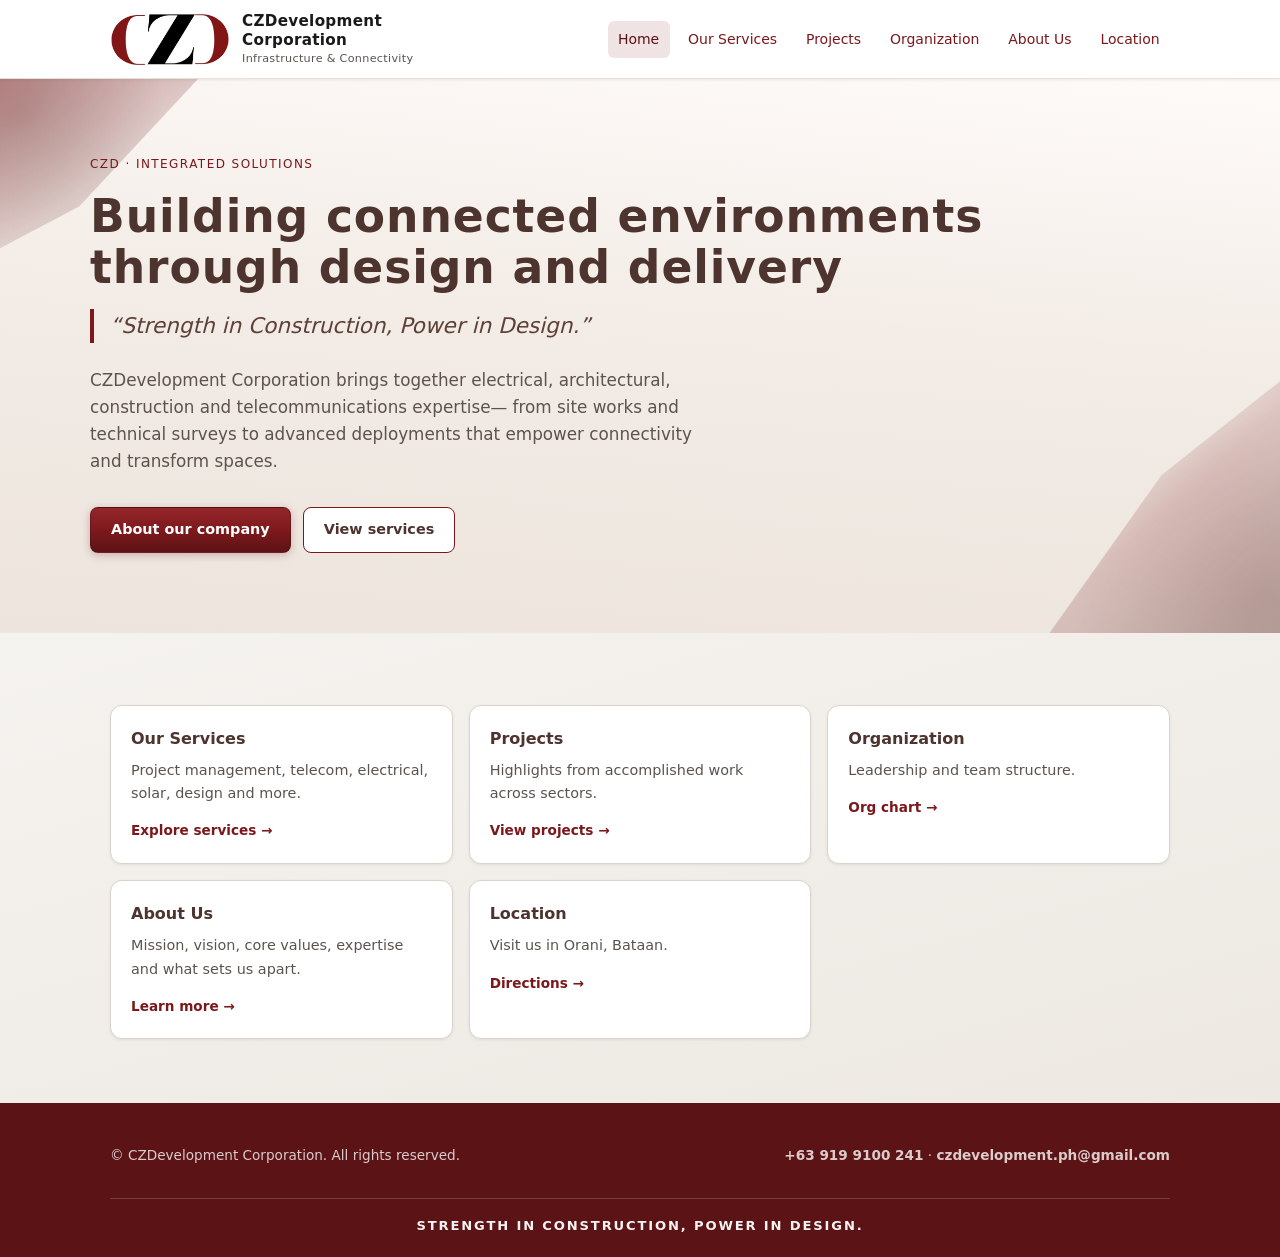
==== index.html @ 8687099c "Add files via upload" ====
<!DOCTYPE html>
<html lang="en">
<head>
  <meta charset="UTF-8" />
  <meta name="viewport" content="width=device-width, initial-scale=1" />
  <meta name="description" content="CZDevelopment Corporation — Strength in Construction, Power in Design. Electrical, architectural, construction and telecommunications." />
  <meta name="theme-color" content="#5c1316" />
  <title>CZDevelopment Corporation</title>
  <link rel="stylesheet" href="css/styles.css?v=home-classic-inner-construction" />
</head>
<body>
  <header class="site-header">
    <div class="header-inner">
      <a href="index.html" class="logo-link" aria-label="CZDevelopment Corporation home">
        <img class="logo-img" src="assets/czd-logo.png" width="200" height="60" alt="CZD" decoding="async" />
        <div class="site-title">CZDevelopment Corporation<span>Infrastructure &amp; Connectivity</span></div>
      </a>
      <button type="button" class="nav-toggle" aria-expanded="false" aria-controls="primary-nav" aria-label="Open menu">Menu</button>
      <nav class="main-nav" id="primary-nav" aria-label="Primary">
        <ul>
          <li><a href="index.html" class="active">Home</a></li>
          <li><a href="services.html">Our Services</a></li>
          <li><a href="projects.html">Projects</a></li>
          <li><a href="organization.html">Organization</a></li>
          <li><a href="about.html">About Us</a></li>
          <li><a href="location.html">Location</a></li>
        </ul>
      </nav>
    </div>
  </header>

  <main>
    <section class="hero">
      <div class="hero-geo hero-geo--tl" aria-hidden="true"></div>
      <div class="hero-geo hero-geo--br" aria-hidden="true"></div>
      <div class="hero-inner">
        <p class="hero-badge">CZD · Integrated solutions</p>
        <h1>Building connected environments through design and delivery</h1>
        <p class="hero-motto">“Strength in Construction, Power in Design.”</p>
        <p class="hero-lead">
          CZDevelopment Corporation brings together electrical, architectural, construction and telecommunications expertise—
          from site works and technical surveys to advanced deployments that empower connectivity and transform spaces.
        </p>
        <div class="hero-actions">
          <a class="btn btn-primary" href="about.html">About our company</a>
          <a class="btn btn-ghost" href="services.html">View services</a>
        </div>
      </div>
    </section>

    <div class="page-wrap">
      <div class="home-cards">
        <article class="home-card">
          <h2>Our Services</h2>
          <p>Project management, telecom, electrical, solar, design and more.</p>
          <a class="more" href="services.html">Explore services →</a>
        </article>
        <article class="home-card">
          <h2>Projects</h2>
          <p>Highlights from accomplished work across sectors.</p>
          <a class="more" href="projects.html">View projects →</a>
        </article>
        <article class="home-card">
          <h2>Organization</h2>
          <p>Leadership and team structure.</p>
          <a class="more" href="organization.html">Org chart →</a>
        </article>
        <article class="home-card">
          <h2>About Us</h2>
          <p>Mission, vision, core values, expertise and what sets us apart.</p>
          <a class="more" href="about.html">Learn more →</a>
        </article>
        <article class="home-card">
          <h2>Location</h2>
          <p>Visit us in Orani, Bataan.</p>
          <a class="more" href="location.html">Directions →</a>
        </article>
      </div>
    </div>
  </main>

  <footer class="site-footer">
    <div class="footer-inner">
      <p>© CZDevelopment Corporation. All rights reserved.</p>
      <p class="footer-contact">
        <strong>+63 919 9100 241</strong>
        ·
        <strong>czdevelopment.ph@gmail.com</strong>
      </p>
      <p class="footer-motto">Strength in Construction, Power in Design.</p>
    </div>
  </footer>
  <script src="js/main.js"></script>
</body>
</html>
---- css/styles.css ----
/* CZ Development Corporation — cover palette: burgundy, chocolate brown, off-white, architectural watermark */
:root {
  --burgundy: #7b181b;
  --burgundy-deep: #5c1316;
  --burgundy-mid: #94262a;
  --heading-brown: #4e342e;
  --brown-shade: #5d4037;
  --brand: var(--burgundy);
  --brand-deep: var(--burgundy-deep);
  --bg: #f5f3ef;
  --bg-elevated: #ffffff;
  --surface: #efeae5;
  --text: #1a1a1a;
  --text-muted: #5c534d;
  --accent: var(--burgundy);
  --accent-soft: rgba(123, 24, 27, 0.12);
  --accent-border: rgba(123, 24, 27, 0.38);
  --border: #dcd4cc;
  --link: #7b181b;
  --header-bg: rgba(255, 255, 255, 0.97);
  --header-border: #e8e0d8;
  --footer-bg: #5c1316;
  --footer-text: #ffffff;
  --footer-muted: rgba(255, 255, 255, 0.78);
  --shadow-sm: 0 1px 3px rgba(44, 28, 22, 0.08);
  --shadow-warm: 0 4px 18px rgba(123, 24, 27, 0.14);
  --font: "Segoe UI", system-ui, -apple-system, sans-serif;
  --narrow: 720px;
  --wide: 1100px;
  /* Home hero only: original light architectural photo (not used on inner tabs) */
  --hero-photo: url("https://images.unsplash.com/photo-1486325212027-8081e485255e?auto=format&fit=crop&w=1920&q=75");
  /* Inner pages (not Home): construction-yard imagery — same local asset layered twice with offsets */
  --inner-bg-layer-a: url("../assets/inner-bg-construction.jpg");
  --inner-bg-layer-b: url("../assets/inner-bg-construction.jpg");
}

*,
*::before,
*::after {
  box-sizing: border-box;
}

.visually-hidden {
  position: absolute;
  width: 1px;
  height: 1px;
  padding: 0;
  margin: -1px;
  overflow: hidden;
  clip: rect(0, 0, 0, 0);
  white-space: nowrap;
  border: 0;
}

html {
  scroll-behavior: smooth;
}

body {
  margin: 0;
  font-family: var(--font);
  background: linear-gradient(165deg, #faf8f5 0%, var(--bg) 40%, #ebe6df 100%);
  /* Prefer scroll when viewing via file:/// so backgrounds paint reliably */
  background-attachment: scroll;
  color: var(--text);
  line-height: 1.6;
  min-height: 100vh;
  display: flex;
  flex-direction: column;
}

/* Inner nav pages (not Home): construction-site backdrop — frosted content column */
body.page-arch-bg {
  background-color: #f4efe8;
  background-image: linear-gradient(
      165deg,
      rgba(255, 254, 252, 0.52) 0%,
      rgba(253, 249, 243, 0.45) 42%,
      rgba(250, 244, 236, 0.55) 100%
    ),
    radial-gradient(ellipse 115% 88% at 68% 12%, rgba(255, 255, 255, 0.42) 0%, transparent 60%),
    linear-gradient(180deg, rgba(252, 247, 240, 0.35) 0%, rgba(249, 242, 232, 0.52) 100%),
    linear-gradient(118deg, rgba(252, 246, 238, 0.28) 0%, transparent 52%),
    var(--inner-bg-layer-a),
    var(--inner-bg-layer-b),
    repeating-linear-gradient(
      90deg,
      rgba(220, 212, 204, 0.06) 0,
      rgba(220, 212, 204, 0.06) 1px,
      transparent 1px,
      transparent 52px
    );
  background-size: auto, auto, auto, auto, cover, 135% auto, auto;
  background-position: center, center, center, center, center 38%, 72% 52%, center;
  background-repeat: no-repeat, no-repeat, no-repeat, no-repeat, no-repeat, no-repeat, repeat;
  background-attachment: scroll;
}

/* Projects page: match Our Services (inherit default inner background). */
body.projects-page {
  --inner-bg-layer-a: url("../assets/inner-bg-construction.jpg");
  --inner-bg-layer-b: url("../assets/inner-bg-construction.jpg");
}

/* Projects background: match Home hero styling (same overlay treatment). */
body.projects-hero-bg {
  background-color: #f4efe8;
  background-image:
    linear-gradient(
      185deg,
      rgba(255, 252, 250, 0.94) 0%,
      rgba(245, 238, 232, 0.82) 42%,
      rgba(236, 228, 220, 0.92) 100%
    ),
    linear-gradient(rgba(107, 48, 58, 0.07), rgba(78, 52, 46, 0.06)),
    var(--inner-bg-layer-a);
  background-size: cover;
  background-position: center 35%;
  background-repeat: no-repeat;
  background-attachment: scroll;
}

/* Organization page: swap only the imagery, keep inner-tab styling subtle/light. */
body.organization-page {
  --inner-bg-layer-a: url("../assets/org-bg-network.jpg");
  --inner-bg-layer-b: url("../assets/org-bg-network.jpg");
}

body.page-arch-bg main.page-wrap {
  background: rgba(255, 253, 250, 0.78);
  backdrop-filter: blur(10px);
  -webkit-backdrop-filter: blur(10px);
  border-radius: 16px;
  box-shadow: 0 8px 40px rgba(44, 28, 22, 0.07), inset 0 0 0 1px rgba(255, 255, 255, 0.65);
}

main {
  flex: 1;
}

a {
  color: var(--link);
  text-decoration: none;
}

a:hover {
  text-decoration: underline;
}

img {
  max-width: 100%;
  height: auto;
  display: block;
}

/* Header */
.site-header {
  position: sticky;
  top: 0;
  z-index: 100;
  background: var(--header-bg);
  backdrop-filter: blur(12px);
  border-bottom: 1px solid var(--header-border);
  box-shadow: var(--shadow-sm);
}

.header-inner {
  max-width: var(--wide);
  margin: 0 auto;
  padding: 0.75rem 1.25rem;
  display: flex;
  align-items: center;
  justify-content: space-between;
  gap: 1rem;
  flex-wrap: wrap;
}

.logo-link {
  display: flex;
  align-items: center;
  gap: 0.75rem;
  text-decoration: none;
  color: var(--text);
}

.logo-link:hover {
  text-decoration: none;
}

.logo-img {
  flex-shrink: 0;
  display: block;
  height: 52px;
  width: auto;
  max-width: min(200px, 48vw);
}

.site-title {
  font-size: 0.95rem;
  font-weight: 600;
  letter-spacing: 0.02em;
  max-width: 14rem;
  line-height: 1.25;
}

.site-title span {
  display: block;
  font-size: 0.7rem;
  font-weight: 400;
  color: var(--text-muted);
  margin-top: 0.15rem;
}

.nav-toggle {
  display: none;
  background: var(--surface);
  border: 1px solid var(--border);
  color: var(--brand);
  padding: 0.5rem 0.75rem;
  border-radius: 6px;
  cursor: pointer;
  font-size: 0.85rem;
}

.main-nav ul {
  list-style: none;
  margin: 0;
  padding: 0;
  display: flex;
  flex-wrap: wrap;
  gap: 0.25rem 0.5rem;
  align-items: center;
}

.main-nav a {
  display: block;
  padding: 0.45rem 0.65rem;
  border-radius: 6px;
  color: var(--brand);
  text-decoration: none;
  font-size: 0.875rem;
  transition: background 0.15s, color 0.15s;
}

.main-nav a:hover,
.main-nav a.active {
  color: var(--burgundy-deep);
  background: var(--accent-soft);
}

@media (max-width: 900px) {
  .nav-toggle {
    display: block;
  }

  .main-nav {
    width: 100%;
    display: none;
    order: 3;
  }

  .main-nav.open {
    display: block;
  }

  .main-nav ul {
    flex-direction: column;
    align-items: stretch;
    padding: 0.5rem 0;
  }
}

/* Hero & sections — cover-style watermark + geometric accents */
.hero {
  position: relative;
  padding: 4rem 1.25rem 5rem;
  overflow: hidden;
}

.hero::before {
  content: "";
  position: absolute;
  inset: 0;
  z-index: 0;
  background-image:
    linear-gradient(
      185deg,
      rgba(255, 252, 250, 0.94) 0%,
      rgba(245, 238, 232, 0.82) 42%,
      rgba(236, 228, 220, 0.92) 100%
    ),
    linear-gradient(rgba(107, 48, 58, 0.07), rgba(78, 52, 46, 0.06)),
    var(--hero-photo);
  background-size: cover;
  background-position: center 35%;
  pointer-events: none;
}

.hero-inner {
  position: relative;
  z-index: 2;
  max-width: var(--wide);
  margin: 0 auto;
}

/* Isometric-style corner accents (cover cubes / triangles) */
.hero-geo {
  position: absolute;
  pointer-events: none;
  z-index: 1;
}

.hero-geo--tl {
  top: -12px;
  left: -12px;
  width: min(52vw, 240px);
  height: min(52vw, 240px);
  opacity: 0.88;
  background:
    linear-gradient(148deg, rgba(123, 24, 27, 0.55) 0%, rgba(92, 19, 22, 0.12) 52%, transparent 72%),
    radial-gradient(ellipse 95% 90% at 12% 18%, rgba(78, 52, 46, 0.28) 0%, transparent 65%);
  clip-path: polygon(0 0, 92% 0, 38% 58%, 0 78%);
}

.hero-geo--br {
  bottom: -16px;
  right: -16px;
  width: min(58vw, 280px);
  height: min(58vw, 280px);
  opacity: 0.82;
  background:
    linear-gradient(-42deg, rgba(78, 52, 46, 0.42) 0%, rgba(123, 24, 27, 0.22) 48%, transparent 68%),
    radial-gradient(ellipse 100% 100% at 88% 82%, rgba(123, 24, 27, 0.2) 0%, transparent 68%);
  clip-path: polygon(100% 0, 100% 100%, 8% 100%, 52% 38%);
}

.hero-badge {
  display: inline-block;
  font-size: 0.75rem;
  letter-spacing: 0.12em;
  text-transform: uppercase;
  color: var(--burgundy);
  margin-bottom: 1rem;
}

.hero h1 {
  font-size: clamp(1.75rem, 4vw, 2.85rem);
  font-weight: 800;
  margin: 0 0 1rem;
  letter-spacing: 0.02em;
  line-height: 1.12;
  color: var(--heading-brown);
}

.hero-motto {
  font-size: clamp(1.1rem, 2.5vw, 1.35rem);
  color: var(--brown-shade);
  font-style: italic;
  margin: 0 0 1.5rem;
  border-left: 4px solid var(--burgundy);
  padding-left: 1rem;
}

.hero-lead {
  font-size: 1.05rem;
  color: var(--text-muted);
  max-width: 38rem;
  margin: 0 0 2rem;
}

.hero-actions {
  display: flex;
  flex-wrap: wrap;
  gap: 0.75rem;
}

.btn {
  display: inline-flex;
  align-items: center;
  justify-content: center;
  padding: 0.65rem 1.25rem;
  border-radius: 8px;
  font-size: 0.9rem;
  font-weight: 600;
  text-decoration: none;
  border: 1px solid transparent;
  cursor: pointer;
  transition: transform 0.1s, background 0.15s;
}

.btn:hover {
  text-decoration: none;
  transform: translateY(-1px);
}

.btn-primary {
  background: linear-gradient(180deg, var(--burgundy-mid) 0%, var(--burgundy) 55%, var(--burgundy-deep) 100%);
  color: #ffffff;
  border-color: rgba(55, 15, 25, 0.35);
  box-shadow: 0 2px 8px rgba(123, 24, 27, 0.28);
}

.btn-primary:hover {
  filter: brightness(1.06);
}

.btn-ghost {
  background: var(--bg-elevated);
  border-color: var(--burgundy);
  color: var(--heading-brown);
}

.btn-ghost:hover {
  background: var(--surface);
  border-color: var(--heading-brown);
  color: var(--brown-shade);
}

/* Content layout */
.page-wrap {
  max-width: var(--wide);
  margin: 0 auto;
  padding: 2.5rem 1.25rem 4rem;
}

.page-head {
  margin-bottom: 2rem;
}

.page-head h1 {
  font-size: clamp(1.5rem, 3vw, 2rem);
  margin: 0 0 0.5rem;
  color: var(--heading-brown);
  font-weight: 800;
}

.page-head p.lead {
  color: var(--text-muted);
  margin: 0;
  max-width: 42rem;
}

.section-block {
  margin-bottom: 2.75rem;
}

.section-block h2 {
  font-size: 1.15rem;
  color: var(--heading-brown);
  margin: 0 0 0.75rem;
  font-weight: 700;
  letter-spacing: 0.02em;
}

.section-block h3 {
  font-size: 1rem;
  margin: 1.25rem 0 0.5rem;
  color: var(--text);
}

.section-block p {
  margin: 0 0 1rem;
  color: var(--text-muted);
}

/* About Us — teamwork photography strip */
.about-team-section__intro {
  margin-bottom: 1.35rem;
}

.about-team-section__intro h2 {
  margin: 0 0 0.5rem;
}

.about-team-section__lead {
  margin: 0;
  max-width: 46rem;
  font-size: 0.95rem;
  line-height: 1.65;
  color: var(--text-muted);
}

.about-team-gallery {
  display: grid;
  grid-template-columns: repeat(auto-fit, minmax(min(100%, 280px), 1fr));
  gap: 1.35rem;
  align-items: start;
}

.about-team-card {
  margin: 0;
  display: flex;
  flex-direction: column;
}

.about-team-card__media {
  position: relative;
  border-radius: 12px;
  overflow: hidden;
  border: 1px solid var(--border);
  box-shadow: var(--shadow-warm);
  aspect-ratio: 4 / 3;
  background: var(--surface);
}

.about-team-card__media img {
  width: 100%;
  height: 100%;
  object-fit: cover;
  object-position: center;
  display: block;
}

.about-team-card__caption {
  margin: 0.65rem 0 0;
  font-size: 0.8125rem;
  line-height: 1.55;
  color: var(--text-muted);
  letter-spacing: 0.01em;
}

/* About Us page — editorial layout & corporate tone */
body.about-page .page-wrap {
  padding-bottom: 4.5rem;
}

body.about-page .about-page-head {
  padding-bottom: 2rem;
  margin-bottom: 2.25rem;
  border-bottom: 1px solid var(--header-border);
}

body.about-page .about-page-head h1 {
  font-size: clamp(1.6rem, 3.5vw, 2.05rem);
  letter-spacing: -0.02em;
  margin-bottom: 0.65rem;
}

body.about-page .about-page__lead {
  font-size: 1.05rem;
  line-height: 1.65;
}

body.about-page .about-section-title {
  margin: 0 0 1rem;
  padding-bottom: 0.5rem;
  border-bottom: 2px solid rgba(123, 24, 27, 0.12);
  font-size: 1rem;
  font-weight: 700;
  letter-spacing: 0.06em;
  text-transform: uppercase;
  color: var(--heading-brown);
}

body.about-page .about-prose p {
  max-width: 44rem;
  font-size: 0.9625rem;
  line-height: 1.7;
}

body.about-page .about-prose--last {
  margin-bottom: 2rem;
}

body.about-page .about-mvv {
  margin-bottom: 3rem;
}

body.about-page .about-mvv__grid {
  display: grid;
  grid-template-columns: repeat(auto-fit, minmax(min(100%, 300px), 1fr));
  gap: 1.35rem;
  align-items: stretch;
}

body.about-page .about-mvv-card {
  margin: 0;
  padding: 1.5rem 1.55rem;
  background: var(--bg-elevated);
  border: 1px solid var(--border);
  border-radius: 12px;
  box-shadow: var(--shadow-sm);
  border-top: 3px solid var(--burgundy-deep);
}

body.about-page .about-mvv-card__label {
  margin: 0 0 1rem;
  font-size: 0.74rem;
  font-weight: 800;
  letter-spacing: 0.12em;
  text-transform: uppercase;
  color: var(--burgundy-deep);
}

body.about-page .about-mvv-card__summary {
  margin: 0 0 1rem;
  font-size: 0.9375rem;
  line-height: 1.65;
  color: var(--text-muted);
}

body.about-page .about-mvv-card__quote {
  margin: 0;
  padding: 0;
  border: 0;
  font-style: normal;
}

body.about-page .about-mvv-card__quote p {
  margin: 0;
  font-size: 0.9625rem;
  line-height: 1.65;
  font-weight: 500;
  color: var(--text);
}

body.about-page .about-mvv-card__quote--secondary {
  margin-top: 1rem;
  padding-top: 1rem;
  border-top: 1px solid var(--border);
}

body.about-page .about-mvv-card__quote--secondary p {
  font-size: 0.9375rem;
  color: var(--text-muted);
  font-weight: 500;
}

body.about-page .about-values-intro {
  margin: -0.25rem 0 1.25rem;
  max-width: none;
  font-size: 0.9rem;
  line-height: 1.6;
  color: var(--text-muted);
}

body.about-page .about-values-grid {
  gap: 1.15rem;
}

body.about-page .about-value-card {
  padding-top: 1.35rem;
  border-radius: 12px;
  box-shadow: 0 2px 10px rgba(44, 28, 22, 0.06);
}

body.about-page .about-value-card__name {
  margin: 0 0 0.6rem;
  font-size: 0.88rem;
  font-weight: 700;
  letter-spacing: 0.03em;
  color: var(--burgundy-deep);
}

body.about-page .about-value-card p {
  margin: 0;
  font-size: 0.875rem;
  line-height: 1.62;
}

body.about-page .about-contact-panel {
  margin-top: 0.25rem;
  padding: 1.35rem 1.5rem;
  background: linear-gradient(165deg, #ffffff 0%, var(--surface) 45%, rgba(239, 234, 229, 0.85) 100%);
  border: 1px solid var(--border);
  border-left: 4px solid var(--burgundy);
  border-radius: 12px;
  box-shadow: var(--shadow-sm);
}

body.about-page .about-contact-panel__text {
  margin: 0;
  font-size: 0.9125rem;
  line-height: 1.65;
  color: var(--text-muted);
}

body.about-page .about-contact-panel__strong {
  display: block;
  margin-bottom: 0.35rem;
  font-size: 0.74rem;
  font-weight: 800;
  letter-spacing: 0.1em;
  text-transform: uppercase;
  color: var(--heading-brown);
}

body.about-page .about-contact-panel__detail-strong {
  font-weight: 700;
  color: var(--text);
}

.quote-box {
  background: linear-gradient(135deg, #ffffff 0%, var(--surface) 100%);
  border: 1px solid var(--border);
  border-left: 4px solid var(--burgundy);
  border-radius: 10px;
  padding: 1.25rem 1.5rem;
  margin: 1rem 0;
  font-size: 1.05rem;
  font-style: italic;
  color: var(--text);
  box-shadow: var(--shadow-sm);
}

.values-grid {
  display: grid;
  grid-template-columns: repeat(auto-fit, minmax(240px, 1fr));
  gap: 1rem;
}

.value-card {
  background: var(--bg-elevated);
  border: 1px solid var(--border);
  border-radius: 10px;
  padding: 1.25rem;
  box-shadow: var(--shadow-sm);
}

.value-card strong {
  color: var(--burgundy);
  display: block;
  margin-bottom: 0.5rem;
}

.services-grid {
  display: grid;
  grid-template-columns: repeat(auto-fill, minmax(200px, 1fr));
  gap: 0.75rem;
}

.service-item {
  background: var(--surface);
  border: 1px solid var(--border);
  border-radius: 8px;
  padding: 0.85rem 1rem;
  font-size: 0.9rem;
  display: flex;
  align-items: flex-start;
  gap: 0.5rem;
}

.service-item::before {
  content: "";
  width: 6px;
  height: 6px;
  border-radius: 50%;
  background: var(--burgundy);
  margin-top: 0.45rem;
  flex-shrink: 0;
}

/* Our Services — What we deliver (grouped capability pillars) */
.deliver-section__header {
  margin-bottom: 1.75rem;
}

.deliver-section__intro {
  margin: 0.65rem 0 0;
  max-width: 46rem;
  font-size: 0.95rem;
  line-height: 1.65;
  color: var(--text-muted);
}

.deliver-pillars {
  display: grid;
  grid-template-columns: repeat(auto-fill, minmax(272px, 1fr));
  gap: 1.25rem;
  align-items: stretch;
}

.deliver-pillar {
  background: var(--bg-elevated);
  border: 1px solid var(--border);
  border-radius: 12px;
  padding: 1.35rem 1.4rem 1.25rem;
  box-shadow: var(--shadow-sm);
  display: flex;
  flex-direction: column;
  min-height: 100%;
}

.deliver-pillar--wide {
  grid-column: 1 / -1;
}

.deliver-pillar__title {
  margin: 0 0 1rem;
  padding-bottom: 0.75rem;
  border-bottom: 2px solid rgba(123, 24, 27, 0.14);
  font-size: 0.78rem;
  font-weight: 700;
  letter-spacing: 0.1em;
  text-transform: uppercase;
  color: var(--burgundy-deep);
  line-height: 1.35;
}

.deliver-pillar__list {
  list-style: none;
  margin: 0;
  padding: 0;
}

.deliver-pillar__list li {
  margin: 0;
  padding: 0.62rem 0;
  font-size: 0.9rem;
  line-height: 1.45;
  color: var(--text-muted);
  border-bottom: 1px solid rgba(220, 212, 204, 0.65);
}

/* Stack lists only: drop rule line after final row */
.deliver-pillar__list:not(.deliver-pillar__list--paired) > li:last-child {
  border-bottom: 0;
  padding-bottom: 0;
}

.deliver-pillar__list:not(.deliver-pillar__list--paired) > li:first-child {
  padding-top: 0;
}

.deliver-pillar__list--paired {
  display: grid;
  gap: 0.75rem 1.5rem;
}

/* Supporting trades: each row is its own tile — do not strip last item border (was clipping Landscaping card) */
.deliver-pillar__list--paired > li {
  border-bottom: 1px solid rgba(220, 212, 204, 0.65);
  padding: 0.75rem 0;
}

.deliver-pillar__list--paired > li:last-child {
  border-bottom: 1px solid rgba(220, 212, 204, 0.65);
  padding-bottom: 0.75rem;
}

@media (min-width: 520px) {
  .deliver-pillar__list--paired {
    grid-template-columns: repeat(2, minmax(0, 1fr));
  }

  .deliver-pillar__list--paired > li {
    margin: 0;
    padding: 0.85rem 1rem;
    border: 1px solid var(--border);
    border-radius: 8px;
    background: rgba(255, 255, 255, 0.55);
  }

  .deliver-pillar__list--paired > li:first-child,
  .deliver-pillar__list--paired > li:last-child {
    padding: 0.85rem 1rem;
    border-bottom: 1px solid var(--border);
  }
}

.location-card {
  background: var(--bg-elevated);
  border: 1px solid var(--border);
  border-radius: 12px;
  padding: 1.5rem;
  max-width: 28rem;
}

.location-card h2 {
  margin-top: 0;
  font-size: 1.1rem;
}

.map-embed {
  margin-top: 1.5rem;
  border-radius: 10px;
  overflow: hidden;
  border: 1px solid var(--border);
  aspect-ratio: 16 / 10;
  background: var(--surface);
}

.map-embed iframe {
  width: 100%;
  height: 100%;
  border: 0;
}

.map-location-note {
  font-size: 0.8125rem;
  color: var(--text-muted);
  margin: 0.75rem 0 0;
  line-height: 1.55;
  max-width: 52rem;
}

.placeholder-gallery {
  display: grid;
  grid-template-columns: repeat(auto-fill, minmax(160px, 1fr));
  gap: 1rem;
}

/* Projects — portfolio images from company profile */
.project-gallery {
  display: grid;
  grid-template-columns: repeat(auto-fill, minmax(min(100%, 200px), 1fr));
  gap: 1.1rem;
  margin-top: 0.5rem;
}

.project-item {
  margin: 0;
  background: var(--bg-elevated);
  border: 1px solid var(--border);
  border-radius: 10px;
  overflow: hidden;
  box-shadow: var(--shadow-sm);
}

.project-item img {
  display: block;
  width: 100%;
  height: auto;
  object-fit: contain;
  background: linear-gradient(180deg, #faf9f7 0%, var(--surface) 100%);
}

.project-item figcaption {
  padding: 0.55rem 0.65rem;
  font-size: 0.78rem;
  color: var(--text-muted);
  line-height: 1.35;
}

.placeholder-tile {
  aspect-ratio: 4 / 3;
  background: linear-gradient(145deg, #faf7f4 0%, var(--surface) 100%);
  border: 1px dashed var(--border);
  border-radius: 8px;
  display: flex;
  align-items: center;
  justify-content: center;
  text-align: center;
  padding: 0.75rem;
  font-size: 0.8rem;
  color: var(--text-muted);
}

/* Org chart */
.org-chart {
  display: flex;
  flex-direction: column;
  align-items: center;
  gap: 1rem;
}

.org-level {
  display: flex;
  flex-wrap: wrap;
  justify-content: center;
  gap: 0.75rem;
  width: 100%;
}

.org-node {
  background: var(--bg-elevated);
  border: 1px solid var(--border);
  border-radius: 10px;
  padding: 0.85rem 1.1rem;
  text-align: center;
  min-width: 10rem;
}

.org-node .name {
  font-weight: 600;
  font-size: 0.9rem;
}

.org-node .role {
  font-size: 0.75rem;
  color: var(--burgundy);
  margin-top: 0.25rem;
  text-transform: uppercase;
  letter-spacing: 0.06em;
}

.org-connector {
  width: 2px;
  height: 1rem;
  background: var(--border);
}

.org-group {
  background: var(--surface);
  border: 1px solid var(--border);
  border-radius: 10px;
  padding: 1rem;
  width: 100%;
  max-width: 900px;
}

.org-group h3 {
  margin: 0 0 0.75rem;
  font-size: 0.8rem;
  color: var(--text-muted);
  text-transform: uppercase;
  letter-spacing: 0.08em;
  text-align: center;
}

.org-group .org-level {
  margin-top: 0.5rem;
}

.multi-names {
  font-size: 0.85rem;
  color: var(--text-muted);
  line-height: 1.5;
}

/* Footer — deep burgundy band + motto (cover strip) */
.site-footer {
  border-top: none;
  padding: 0;
  margin-top: auto;
  background: var(--footer-bg);
}

.footer-inner {
  max-width: var(--wide);
  margin: 0 auto;
  padding: 1.75rem 1.25rem 1.35rem;
  display: flex;
  flex-wrap: wrap;
  gap: 0.75rem 1rem;
  justify-content: space-between;
  align-items: center;
  font-size: 0.85rem;
  color: var(--footer-muted);
}

.footer-contact a {
  color: var(--footer-text);
}

.footer-motto {
  flex-basis: 100%;
  width: 100%;
  order: 3;
  margin: 0.35rem 0 0;
  padding: 1rem 0 0;
  text-align: center;
  font-size: clamp(0.72rem, 1.8vw, 0.82rem);
  font-weight: 700;
  letter-spacing: 0.14em;
  text-transform: uppercase;
  color: rgba(255, 255, 255, 0.95);
  border-top: 1px solid rgba(255, 255, 255, 0.18);
}

.home-cards {
  display: grid;
  grid-template-columns: repeat(auto-fit, minmax(260px, 1fr));
  gap: 1rem;
  margin-top: 2rem;
}

.home-card {
  background: var(--bg-elevated);
  border: 1px solid var(--border);
  border-radius: 12px;
  padding: 1.25rem;
  transition: border-color 0.15s, box-shadow 0.15s;
  box-shadow: var(--shadow-sm);
}

.home-card:hover {
  border-color: var(--accent-border);
  box-shadow: var(--shadow-warm);
}

.home-card h2 {
  font-size: 1rem;
  margin: 0 0 0.5rem;
  color: var(--heading-brown);
}

.home-card p {
  font-size: 0.9rem;
  color: var(--text-muted);
  margin: 0 0 0.75rem;
}

.home-card .more {
  font-size: 0.85rem;
  font-weight: 600;
  color: var(--burgundy);
}
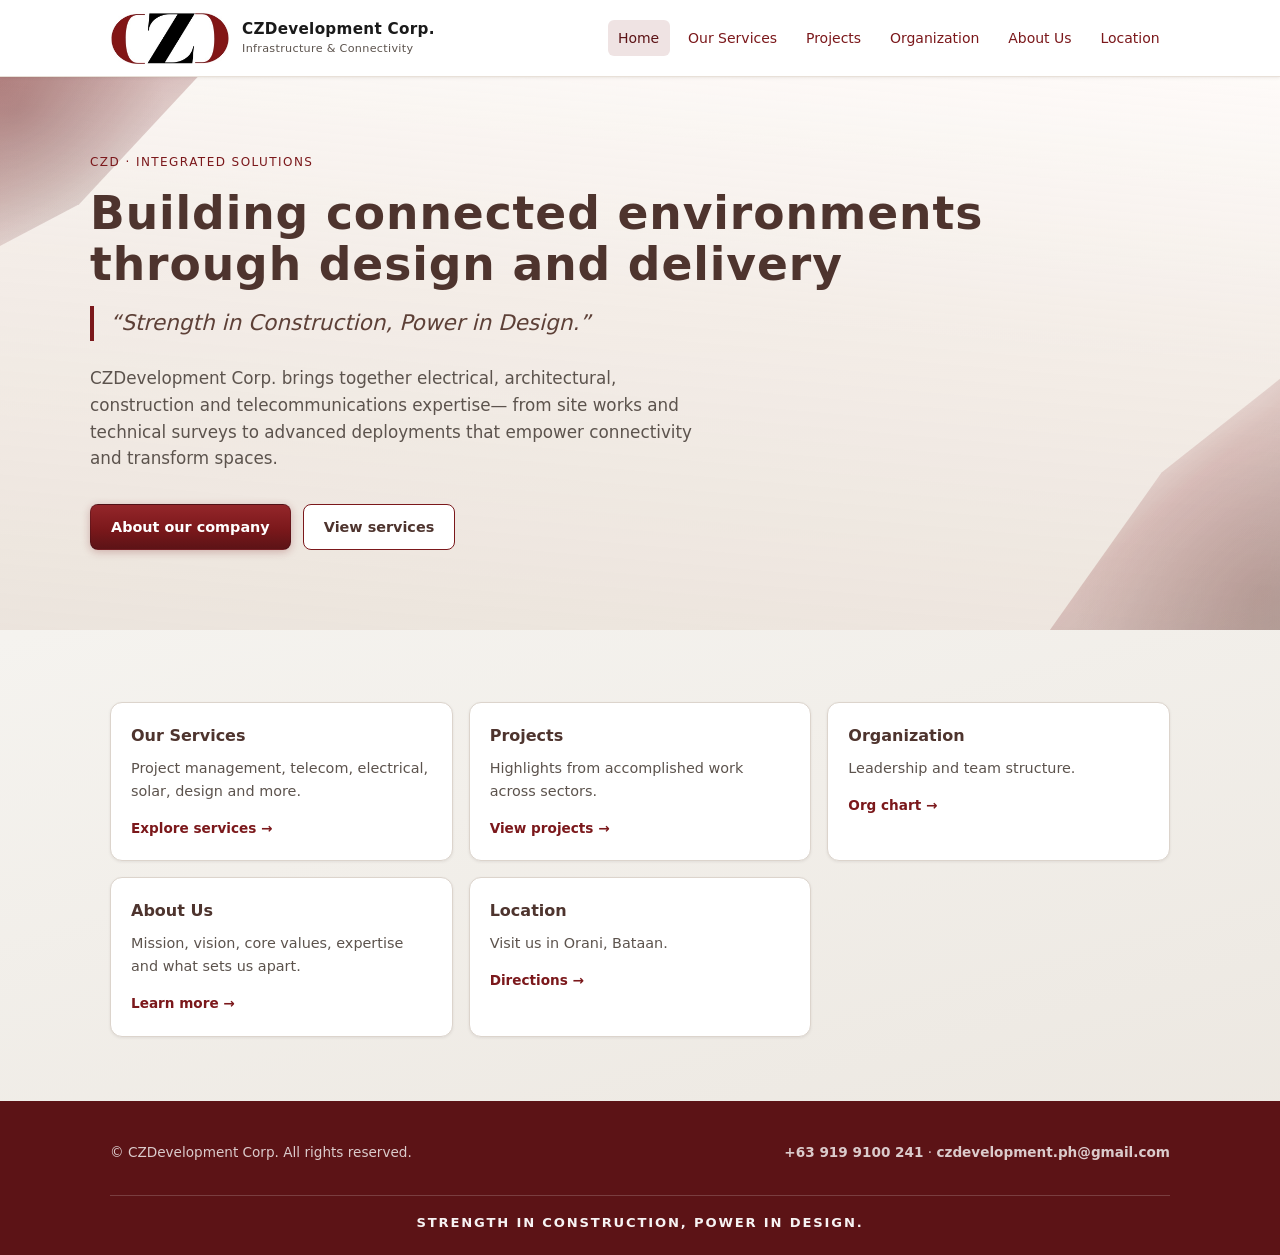
==== commit 9a750f07: "Add files via upload" ====
--- a/index.html
+++ b/index.html
@@ -3,17 +3,17 @@
 <head>
   <meta charset="UTF-8" />
   <meta name="viewport" content="width=device-width, initial-scale=1" />
-  <meta name="description" content="CZDevelopment Corporation — Strength in Construction, Power in Design. Electrical, architectural, construction and telecommunications." />
+  <meta name="description" content="CZDevelopment Corp. — Strength in Construction, Power in Design. Electrical, architectural, construction and telecommunications." />
   <meta name="theme-color" content="#5c1316" />
-  <title>CZDevelopment Corporation</title>
+  <title>CZDevelopment Corp.</title>
   <link rel="stylesheet" href="css/styles.css?v=home-classic-inner-construction" />
 </head>
 <body>
   <header class="site-header">
     <div class="header-inner">
-      <a href="index.html" class="logo-link" aria-label="CZDevelopment Corporation home">
+      <a href="index.html" class="logo-link" aria-label="CZDevelopment Corp. home">
         <img class="logo-img" src="assets/czd-logo.png" width="200" height="60" alt="CZD" decoding="async" />
-        <div class="site-title">CZDevelopment Corporation<span>Infrastructure &amp; Connectivity</span></div>
+        <div class="site-title">CZDevelopment Corp.<span>Infrastructure &amp; Connectivity</span></div>
       </a>
       <button type="button" class="nav-toggle" aria-expanded="false" aria-controls="primary-nav" aria-label="Open menu">Menu</button>
       <nav class="main-nav" id="primary-nav" aria-label="Primary">
@@ -38,7 +38,7 @@
         <h1>Building connected environments through design and delivery</h1>
         <p class="hero-motto">“Strength in Construction, Power in Design.”</p>
         <p class="hero-lead">
-          CZDevelopment Corporation brings together electrical, architectural, construction and telecommunications expertise—
+          CZDevelopment Corp. brings together electrical, architectural, construction and telecommunications expertise—
           from site works and technical surveys to advanced deployments that empower connectivity and transform spaces.
         </p>
         <div class="hero-actions">
@@ -81,7 +81,7 @@
 
   <footer class="site-footer">
     <div class="footer-inner">
-      <p>© CZDevelopment Corporation. All rights reserved.</p>
+      <p>© CZDevelopment Corp. All rights reserved.</p>
       <p class="footer-contact">
         <strong>+63 919 9100 241</strong>
         ·
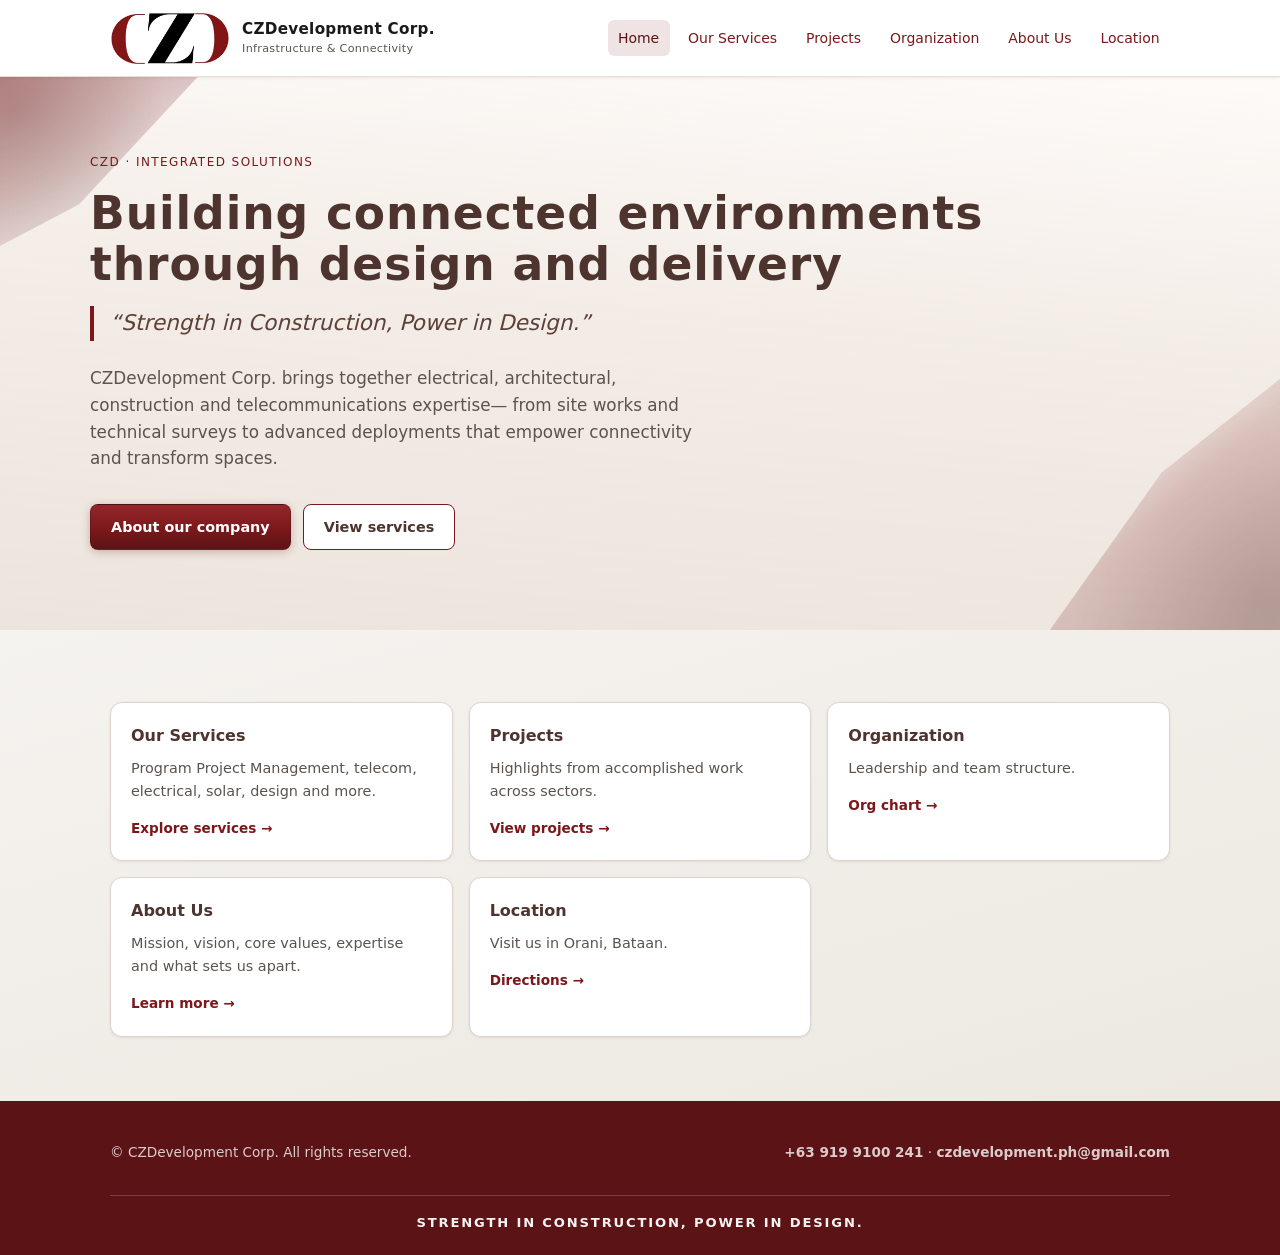
==== commit 2352a3f3: "Add files via upload" ====
--- a/index.html
+++ b/index.html
@@ -52,7 +52,7 @@
       <div class="home-cards">
         <article class="home-card">
           <h2>Our Services</h2>
-          <p>Project management, telecom, electrical, solar, design and more.</p>
+          <p>Program Project Management, telecom, electrical, solar, design and more.</p>
           <a class="more" href="services.html">Explore services →</a>
         </article>
         <article class="home-card">
--- a/css/styles.css
+++ b/css/styles.css
@@ -1,1098 +1,1232 @@
-/* CZ Development Corporation — cover palette: burgundy, chocolate brown, off-white, architectural watermark */
-:root {
-  --burgundy: #7b181b;
-  --burgundy-deep: #5c1316;
-  --burgundy-mid: #94262a;
-  --heading-brown: #4e342e;
-  --brown-shade: #5d4037;
-  --brand: var(--burgundy);
-  --brand-deep: var(--burgundy-deep);
-  --bg: #f5f3ef;
-  --bg-elevated: #ffffff;
-  --surface: #efeae5;
-  --text: #1a1a1a;
-  --text-muted: #5c534d;
-  --accent: var(--burgundy);
-  --accent-soft: rgba(123, 24, 27, 0.12);
-  --accent-border: rgba(123, 24, 27, 0.38);
-  --border: #dcd4cc;
-  --link: #7b181b;
-  --header-bg: rgba(255, 255, 255, 0.97);
-  --header-border: #e8e0d8;
-  --footer-bg: #5c1316;
-  --footer-text: #ffffff;
-  --footer-muted: rgba(255, 255, 255, 0.78);
-  --shadow-sm: 0 1px 3px rgba(44, 28, 22, 0.08);
-  --shadow-warm: 0 4px 18px rgba(123, 24, 27, 0.14);
-  --font: "Segoe UI", system-ui, -apple-system, sans-serif;
-  --narrow: 720px;
-  --wide: 1100px;
-  /* Home hero only: original light architectural photo (not used on inner tabs) */
-  --hero-photo: url("https://images.unsplash.com/photo-1486325212027-8081e485255e?auto=format&fit=crop&w=1920&q=75");
-  /* Inner pages (not Home): construction-yard imagery — same local asset layered twice with offsets */
-  --inner-bg-layer-a: url("../assets/inner-bg-construction.jpg");
-  --inner-bg-layer-b: url("../assets/inner-bg-construction.jpg");
-}
-
-*,
-*::before,
-*::after {
-  box-sizing: border-box;
-}
-
-.visually-hidden {
-  position: absolute;
-  width: 1px;
-  height: 1px;
-  padding: 0;
-  margin: -1px;
-  overflow: hidden;
-  clip: rect(0, 0, 0, 0);
-  white-space: nowrap;
-  border: 0;
-}
-
-html {
-  scroll-behavior: smooth;
-}
-
-body {
-  margin: 0;
-  font-family: var(--font);
-  background: linear-gradient(165deg, #faf8f5 0%, var(--bg) 40%, #ebe6df 100%);
-  /* Prefer scroll when viewing via file:/// so backgrounds paint reliably */
-  background-attachment: scroll;
-  color: var(--text);
-  line-height: 1.6;
-  min-height: 100vh;
-  display: flex;
-  flex-direction: column;
-}
-
-/* Inner nav pages (not Home): construction-site backdrop — frosted content column */
-body.page-arch-bg {
-  background-color: #f4efe8;
-  background-image: linear-gradient(
-      165deg,
-      rgba(255, 254, 252, 0.52) 0%,
-      rgba(253, 249, 243, 0.45) 42%,
-      rgba(250, 244, 236, 0.55) 100%
-    ),
-    radial-gradient(ellipse 115% 88% at 68% 12%, rgba(255, 255, 255, 0.42) 0%, transparent 60%),
-    linear-gradient(180deg, rgba(252, 247, 240, 0.35) 0%, rgba(249, 242, 232, 0.52) 100%),
-    linear-gradient(118deg, rgba(252, 246, 238, 0.28) 0%, transparent 52%),
-    var(--inner-bg-layer-a),
-    var(--inner-bg-layer-b),
-    repeating-linear-gradient(
-      90deg,
-      rgba(220, 212, 204, 0.06) 0,
-      rgba(220, 212, 204, 0.06) 1px,
-      transparent 1px,
-      transparent 52px
-    );
-  background-size: auto, auto, auto, auto, cover, 135% auto, auto;
-  background-position: center, center, center, center, center 38%, 72% 52%, center;
-  background-repeat: no-repeat, no-repeat, no-repeat, no-repeat, no-repeat, no-repeat, repeat;
-  background-attachment: scroll;
-}
-
-/* Projects page: match Our Services (inherit default inner background). */
-body.projects-page {
-  --inner-bg-layer-a: url("../assets/inner-bg-construction.jpg");
-  --inner-bg-layer-b: url("../assets/inner-bg-construction.jpg");
-}
-
-/* Projects background: match Home hero styling (same overlay treatment). */
-body.projects-hero-bg {
-  background-color: #f4efe8;
-  background-image:
-    linear-gradient(
-      185deg,
-      rgba(255, 252, 250, 0.94) 0%,
-      rgba(245, 238, 232, 0.82) 42%,
-      rgba(236, 228, 220, 0.92) 100%
-    ),
-    linear-gradient(rgba(107, 48, 58, 0.07), rgba(78, 52, 46, 0.06)),
-    var(--inner-bg-layer-a);
-  background-size: cover;
-  background-position: center 35%;
-  background-repeat: no-repeat;
-  background-attachment: scroll;
-}
-
-/* Organization page: swap only the imagery, keep inner-tab styling subtle/light. */
-body.organization-page {
-  --inner-bg-layer-a: url("../assets/org-bg-network.jpg");
-  --inner-bg-layer-b: url("../assets/org-bg-network.jpg");
-}
-
-body.page-arch-bg main.page-wrap {
-  background: rgba(255, 253, 250, 0.78);
-  backdrop-filter: blur(10px);
-  -webkit-backdrop-filter: blur(10px);
-  border-radius: 16px;
-  box-shadow: 0 8px 40px rgba(44, 28, 22, 0.07), inset 0 0 0 1px rgba(255, 255, 255, 0.65);
-}
-
-main {
-  flex: 1;
-}
-
-a {
-  color: var(--link);
-  text-decoration: none;
-}
-
-a:hover {
-  text-decoration: underline;
-}
-
-img {
-  max-width: 100%;
-  height: auto;
-  display: block;
-}
-
-/* Header */
-.site-header {
-  position: sticky;
-  top: 0;
-  z-index: 100;
-  background: var(--header-bg);
-  backdrop-filter: blur(12px);
-  border-bottom: 1px solid var(--header-border);
-  box-shadow: var(--shadow-sm);
-}
-
-.header-inner {
-  max-width: var(--wide);
-  margin: 0 auto;
-  padding: 0.75rem 1.25rem;
-  display: flex;
-  align-items: center;
-  justify-content: space-between;
-  gap: 1rem;
-  flex-wrap: wrap;
-}
-
-.logo-link {
-  display: flex;
-  align-items: center;
-  gap: 0.75rem;
-  text-decoration: none;
-  color: var(--text);
-}
-
-.logo-link:hover {
-  text-decoration: none;
-}
-
-.logo-img {
-  flex-shrink: 0;
-  display: block;
-  height: 52px;
-  width: auto;
-  max-width: min(200px, 48vw);
-}
-
-.site-title {
-  font-size: 0.95rem;
-  font-weight: 600;
-  letter-spacing: 0.02em;
-  max-width: 14rem;
-  line-height: 1.25;
-}
-
-.site-title span {
-  display: block;
-  font-size: 0.7rem;
-  font-weight: 400;
-  color: var(--text-muted);
-  margin-top: 0.15rem;
-}
-
-.nav-toggle {
-  display: none;
-  background: var(--surface);
-  border: 1px solid var(--border);
-  color: var(--brand);
-  padding: 0.5rem 0.75rem;
-  border-radius: 6px;
-  cursor: pointer;
-  font-size: 0.85rem;
-}
-
-.main-nav ul {
-  list-style: none;
-  margin: 0;
-  padding: 0;
-  display: flex;
-  flex-wrap: wrap;
-  gap: 0.25rem 0.5rem;
-  align-items: center;
-}
-
-.main-nav a {
-  display: block;
-  padding: 0.45rem 0.65rem;
-  border-radius: 6px;
-  color: var(--brand);
-  text-decoration: none;
-  font-size: 0.875rem;
-  transition: background 0.15s, color 0.15s;
-}
-
-.main-nav a:hover,
-.main-nav a.active {
-  color: var(--burgundy-deep);
-  background: var(--accent-soft);
-}
-
-@media (max-width: 900px) {
-  .nav-toggle {
-    display: block;
-  }
-
-  .main-nav {
-    width: 100%;
-    display: none;
-    order: 3;
-  }
-
-  .main-nav.open {
-    display: block;
-  }
-
-  .main-nav ul {
-    flex-direction: column;
-    align-items: stretch;
-    padding: 0.5rem 0;
-  }
-}
-
-/* Hero & sections — cover-style watermark + geometric accents */
-.hero {
-  position: relative;
-  padding: 4rem 1.25rem 5rem;
-  overflow: hidden;
-}
-
-.hero::before {
-  content: "";
-  position: absolute;
-  inset: 0;
-  z-index: 0;
-  background-image:
-    linear-gradient(
-      185deg,
-      rgba(255, 252, 250, 0.94) 0%,
-      rgba(245, 238, 232, 0.82) 42%,
-      rgba(236, 228, 220, 0.92) 100%
-    ),
-    linear-gradient(rgba(107, 48, 58, 0.07), rgba(78, 52, 46, 0.06)),
-    var(--hero-photo);
-  background-size: cover;
-  background-position: center 35%;
-  pointer-events: none;
-}
-
-.hero-inner {
-  position: relative;
-  z-index: 2;
-  max-width: var(--wide);
-  margin: 0 auto;
-}
-
-/* Isometric-style corner accents (cover cubes / triangles) */
-.hero-geo {
-  position: absolute;
-  pointer-events: none;
-  z-index: 1;
-}
-
-.hero-geo--tl {
-  top: -12px;
-  left: -12px;
-  width: min(52vw, 240px);
-  height: min(52vw, 240px);
-  opacity: 0.88;
-  background:
-    linear-gradient(148deg, rgba(123, 24, 27, 0.55) 0%, rgba(92, 19, 22, 0.12) 52%, transparent 72%),
-    radial-gradient(ellipse 95% 90% at 12% 18%, rgba(78, 52, 46, 0.28) 0%, transparent 65%);
-  clip-path: polygon(0 0, 92% 0, 38% 58%, 0 78%);
-}
-
-.hero-geo--br {
-  bottom: -16px;
-  right: -16px;
-  width: min(58vw, 280px);
-  height: min(58vw, 280px);
-  opacity: 0.82;
-  background:
-    linear-gradient(-42deg, rgba(78, 52, 46, 0.42) 0%, rgba(123, 24, 27, 0.22) 48%, transparent 68%),
-    radial-gradient(ellipse 100% 100% at 88% 82%, rgba(123, 24, 27, 0.2) 0%, transparent 68%);
-  clip-path: polygon(100% 0, 100% 100%, 8% 100%, 52% 38%);
-}
-
-.hero-badge {
-  display: inline-block;
-  font-size: 0.75rem;
-  letter-spacing: 0.12em;
-  text-transform: uppercase;
-  color: var(--burgundy);
-  margin-bottom: 1rem;
-}
-
-.hero h1 {
-  font-size: clamp(1.75rem, 4vw, 2.85rem);
-  font-weight: 800;
-  margin: 0 0 1rem;
-  letter-spacing: 0.02em;
-  line-height: 1.12;
-  color: var(--heading-brown);
-}
-
-.hero-motto {
-  font-size: clamp(1.1rem, 2.5vw, 1.35rem);
-  color: var(--brown-shade);
-  font-style: italic;
-  margin: 0 0 1.5rem;
-  border-left: 4px solid var(--burgundy);
-  padding-left: 1rem;
-}
-
-.hero-lead {
-  font-size: 1.05rem;
-  color: var(--text-muted);
-  max-width: 38rem;
-  margin: 0 0 2rem;
-}
-
-.hero-actions {
-  display: flex;
-  flex-wrap: wrap;
-  gap: 0.75rem;
-}
-
-.btn {
-  display: inline-flex;
-  align-items: center;
-  justify-content: center;
-  padding: 0.65rem 1.25rem;
-  border-radius: 8px;
-  font-size: 0.9rem;
-  font-weight: 600;
-  text-decoration: none;
-  border: 1px solid transparent;
-  cursor: pointer;
-  transition: transform 0.1s, background 0.15s;
-}
-
-.btn:hover {
-  text-decoration: none;
-  transform: translateY(-1px);
-}
-
-.btn-primary {
-  background: linear-gradient(180deg, var(--burgundy-mid) 0%, var(--burgundy) 55%, var(--burgundy-deep) 100%);
-  color: #ffffff;
-  border-color: rgba(55, 15, 25, 0.35);
-  box-shadow: 0 2px 8px rgba(123, 24, 27, 0.28);
-}
-
-.btn-primary:hover {
-  filter: brightness(1.06);
-}
-
-.btn-ghost {
-  background: var(--bg-elevated);
-  border-color: var(--burgundy);
-  color: var(--heading-brown);
-}
-
-.btn-ghost:hover {
-  background: var(--surface);
-  border-color: var(--heading-brown);
-  color: var(--brown-shade);
-}
-
-/* Content layout */
-.page-wrap {
-  max-width: var(--wide);
-  margin: 0 auto;
-  padding: 2.5rem 1.25rem 4rem;
-}
-
-.page-head {
-  margin-bottom: 2rem;
-}
-
-.page-head h1 {
-  font-size: clamp(1.5rem, 3vw, 2rem);
-  margin: 0 0 0.5rem;
-  color: var(--heading-brown);
-  font-weight: 800;
-}
-
-.page-head p.lead {
-  color: var(--text-muted);
-  margin: 0;
-  max-width: 42rem;
-}
-
-.section-block {
-  margin-bottom: 2.75rem;
-}
-
-.section-block h2 {
-  font-size: 1.15rem;
-  color: var(--heading-brown);
-  margin: 0 0 0.75rem;
-  font-weight: 700;
-  letter-spacing: 0.02em;
-}
-
-.section-block h3 {
-  font-size: 1rem;
-  margin: 1.25rem 0 0.5rem;
-  color: var(--text);
-}
-
-.section-block p {
-  margin: 0 0 1rem;
-  color: var(--text-muted);
-}
-
-/* About Us — teamwork photography strip */
-.about-team-section__intro {
-  margin-bottom: 1.35rem;
-}
-
-.about-team-section__intro h2 {
-  margin: 0 0 0.5rem;
-}
-
-.about-team-section__lead {
-  margin: 0;
-  max-width: 46rem;
-  font-size: 0.95rem;
-  line-height: 1.65;
-  color: var(--text-muted);
-}
-
-.about-team-gallery {
-  display: grid;
-  grid-template-columns: repeat(auto-fit, minmax(min(100%, 280px), 1fr));
-  gap: 1.35rem;
-  align-items: start;
-}
-
-.about-team-card {
-  margin: 0;
-  display: flex;
-  flex-direction: column;
-}
-
-.about-team-card__media {
-  position: relative;
-  border-radius: 12px;
-  overflow: hidden;
-  border: 1px solid var(--border);
-  box-shadow: var(--shadow-warm);
-  aspect-ratio: 4 / 3;
-  background: var(--surface);
-}
-
-.about-team-card__media img {
-  width: 100%;
-  height: 100%;
-  object-fit: cover;
-  object-position: center;
-  display: block;
-}
-
-.about-team-card__caption {
-  margin: 0.65rem 0 0;
-  font-size: 0.8125rem;
-  line-height: 1.55;
-  color: var(--text-muted);
-  letter-spacing: 0.01em;
-}
-
-/* About Us page — editorial layout & corporate tone */
-body.about-page .page-wrap {
-  padding-bottom: 4.5rem;
-}
-
-body.about-page .about-page-head {
-  padding-bottom: 2rem;
-  margin-bottom: 2.25rem;
-  border-bottom: 1px solid var(--header-border);
-}
-
-body.about-page .about-page-head h1 {
-  font-size: clamp(1.6rem, 3.5vw, 2.05rem);
-  letter-spacing: -0.02em;
-  margin-bottom: 0.65rem;
-}
-
-body.about-page .about-page__lead {
-  font-size: 1.05rem;
-  line-height: 1.65;
-}
-
-body.about-page .about-section-title {
-  margin: 0 0 1rem;
-  padding-bottom: 0.5rem;
-  border-bottom: 2px solid rgba(123, 24, 27, 0.12);
-  font-size: 1rem;
-  font-weight: 700;
-  letter-spacing: 0.06em;
-  text-transform: uppercase;
-  color: var(--heading-brown);
-}
-
-body.about-page .about-prose p {
-  max-width: 44rem;
-  font-size: 0.9625rem;
-  line-height: 1.7;
-}
-
-body.about-page .about-prose--last {
-  margin-bottom: 2rem;
-}
-
-body.about-page .about-mvv {
-  margin-bottom: 3rem;
-}
-
-body.about-page .about-mvv__grid {
-  display: grid;
-  grid-template-columns: repeat(auto-fit, minmax(min(100%, 300px), 1fr));
-  gap: 1.35rem;
-  align-items: stretch;
-}
-
-body.about-page .about-mvv-card {
-  margin: 0;
-  padding: 1.5rem 1.55rem;
-  background: var(--bg-elevated);
-  border: 1px solid var(--border);
-  border-radius: 12px;
-  box-shadow: var(--shadow-sm);
-  border-top: 3px solid var(--burgundy-deep);
-}
-
-body.about-page .about-mvv-card__label {
-  margin: 0 0 1rem;
-  font-size: 0.74rem;
-  font-weight: 800;
-  letter-spacing: 0.12em;
-  text-transform: uppercase;
-  color: var(--burgundy-deep);
-}
-
-body.about-page .about-mvv-card__summary {
-  margin: 0 0 1rem;
-  font-size: 0.9375rem;
-  line-height: 1.65;
-  color: var(--text-muted);
-}
-
-body.about-page .about-mvv-card__quote {
-  margin: 0;
-  padding: 0;
-  border: 0;
-  font-style: normal;
-}
-
-body.about-page .about-mvv-card__quote p {
-  margin: 0;
-  font-size: 0.9625rem;
-  line-height: 1.65;
-  font-weight: 500;
-  color: var(--text);
-}
-
-body.about-page .about-mvv-card__quote--secondary {
-  margin-top: 1rem;
-  padding-top: 1rem;
-  border-top: 1px solid var(--border);
-}
-
-body.about-page .about-mvv-card__quote--secondary p {
-  font-size: 0.9375rem;
-  color: var(--text-muted);
-  font-weight: 500;
-}
-
-body.about-page .about-values-intro {
-  margin: -0.25rem 0 1.25rem;
-  max-width: none;
-  font-size: 0.9rem;
-  line-height: 1.6;
-  color: var(--text-muted);
-}
-
-body.about-page .about-values-grid {
-  gap: 1.15rem;
-}
-
-body.about-page .about-value-card {
-  padding-top: 1.35rem;
-  border-radius: 12px;
-  box-shadow: 0 2px 10px rgba(44, 28, 22, 0.06);
-}
-
-body.about-page .about-value-card__name {
-  margin: 0 0 0.6rem;
-  font-size: 0.88rem;
-  font-weight: 700;
-  letter-spacing: 0.03em;
-  color: var(--burgundy-deep);
-}
-
-body.about-page .about-value-card p {
-  margin: 0;
-  font-size: 0.875rem;
-  line-height: 1.62;
-}
-
-body.about-page .about-contact-panel {
-  margin-top: 0.25rem;
-  padding: 1.35rem 1.5rem;
-  background: linear-gradient(165deg, #ffffff 0%, var(--surface) 45%, rgba(239, 234, 229, 0.85) 100%);
-  border: 1px solid var(--border);
-  border-left: 4px solid var(--burgundy);
-  border-radius: 12px;
-  box-shadow: var(--shadow-sm);
-}
-
-body.about-page .about-contact-panel__text {
-  margin: 0;
-  font-size: 0.9125rem;
-  line-height: 1.65;
-  color: var(--text-muted);
-}
-
-body.about-page .about-contact-panel__strong {
-  display: block;
-  margin-bottom: 0.35rem;
-  font-size: 0.74rem;
-  font-weight: 800;
-  letter-spacing: 0.1em;
-  text-transform: uppercase;
-  color: var(--heading-brown);
-}
-
-body.about-page .about-contact-panel__detail-strong {
-  font-weight: 700;
-  color: var(--text);
-}
-
-.quote-box {
-  background: linear-gradient(135deg, #ffffff 0%, var(--surface) 100%);
-  border: 1px solid var(--border);
-  border-left: 4px solid var(--burgundy);
-  border-radius: 10px;
-  padding: 1.25rem 1.5rem;
-  margin: 1rem 0;
-  font-size: 1.05rem;
-  font-style: italic;
-  color: var(--text);
-  box-shadow: var(--shadow-sm);
-}
-
-.values-grid {
-  display: grid;
-  grid-template-columns: repeat(auto-fit, minmax(240px, 1fr));
-  gap: 1rem;
-}
-
-.value-card {
-  background: var(--bg-elevated);
-  border: 1px solid var(--border);
-  border-radius: 10px;
-  padding: 1.25rem;
-  box-shadow: var(--shadow-sm);
-}
-
-.value-card strong {
-  color: var(--burgundy);
-  display: block;
-  margin-bottom: 0.5rem;
-}
-
-.services-grid {
-  display: grid;
-  grid-template-columns: repeat(auto-fill, minmax(200px, 1fr));
-  gap: 0.75rem;
-}
-
-.service-item {
-  background: var(--surface);
-  border: 1px solid var(--border);
-  border-radius: 8px;
-  padding: 0.85rem 1rem;
-  font-size: 0.9rem;
-  display: flex;
-  align-items: flex-start;
-  gap: 0.5rem;
-}
-
-.service-item::before {
-  content: "";
-  width: 6px;
-  height: 6px;
-  border-radius: 50%;
-  background: var(--burgundy);
-  margin-top: 0.45rem;
-  flex-shrink: 0;
-}
-
-/* Our Services — What we deliver (grouped capability pillars) */
-.deliver-section__header {
-  margin-bottom: 1.75rem;
-}
-
-.deliver-section__intro {
-  margin: 0.65rem 0 0;
-  max-width: 46rem;
-  font-size: 0.95rem;
-  line-height: 1.65;
-  color: var(--text-muted);
-}
-
-.deliver-pillars {
-  display: grid;
-  grid-template-columns: repeat(auto-fill, minmax(272px, 1fr));
-  gap: 1.25rem;
-  align-items: stretch;
-}
-
-.deliver-pillar {
-  background: var(--bg-elevated);
-  border: 1px solid var(--border);
-  border-radius: 12px;
-  padding: 1.35rem 1.4rem 1.25rem;
-  box-shadow: var(--shadow-sm);
-  display: flex;
-  flex-direction: column;
-  min-height: 100%;
-}
-
-.deliver-pillar--wide {
-  grid-column: 1 / -1;
-}
-
-.deliver-pillar__title {
-  margin: 0 0 1rem;
-  padding-bottom: 0.75rem;
-  border-bottom: 2px solid rgba(123, 24, 27, 0.14);
-  font-size: 0.78rem;
-  font-weight: 700;
-  letter-spacing: 0.1em;
-  text-transform: uppercase;
-  color: var(--burgundy-deep);
-  line-height: 1.35;
-}
-
-.deliver-pillar__list {
-  list-style: none;
-  margin: 0;
-  padding: 0;
-}
-
-.deliver-pillar__list li {
-  margin: 0;
-  padding: 0.62rem 0;
-  font-size: 0.9rem;
-  line-height: 1.45;
-  color: var(--text-muted);
-  border-bottom: 1px solid rgba(220, 212, 204, 0.65);
-}
-
-/* Stack lists only: drop rule line after final row */
-.deliver-pillar__list:not(.deliver-pillar__list--paired) > li:last-child {
-  border-bottom: 0;
-  padding-bottom: 0;
-}
-
-.deliver-pillar__list:not(.deliver-pillar__list--paired) > li:first-child {
-  padding-top: 0;
-}
-
-.deliver-pillar__list--paired {
-  display: grid;
-  gap: 0.75rem 1.5rem;
-}
-
-/* Supporting trades: each row is its own tile — do not strip last item border (was clipping Landscaping card) */
-.deliver-pillar__list--paired > li {
-  border-bottom: 1px solid rgba(220, 212, 204, 0.65);
-  padding: 0.75rem 0;
-}
-
-.deliver-pillar__list--paired > li:last-child {
-  border-bottom: 1px solid rgba(220, 212, 204, 0.65);
-  padding-bottom: 0.75rem;
-}
-
-@media (min-width: 520px) {
-  .deliver-pillar__list--paired {
-    grid-template-columns: repeat(2, minmax(0, 1fr));
-  }
-
-  .deliver-pillar__list--paired > li {
-    margin: 0;
-    padding: 0.85rem 1rem;
-    border: 1px solid var(--border);
-    border-radius: 8px;
-    background: rgba(255, 255, 255, 0.55);
-  }
-
-  .deliver-pillar__list--paired > li:first-child,
-  .deliver-pillar__list--paired > li:last-child {
-    padding: 0.85rem 1rem;
-    border-bottom: 1px solid var(--border);
-  }
-}
-
-.location-card {
-  background: var(--bg-elevated);
-  border: 1px solid var(--border);
-  border-radius: 12px;
-  padding: 1.5rem;
-  max-width: 28rem;
-}
-
-.location-card h2 {
-  margin-top: 0;
-  font-size: 1.1rem;
-}
-
-.map-embed {
-  margin-top: 1.5rem;
-  border-radius: 10px;
-  overflow: hidden;
-  border: 1px solid var(--border);
-  aspect-ratio: 16 / 10;
-  background: var(--surface);
-}
-
-.map-embed iframe {
-  width: 100%;
-  height: 100%;
-  border: 0;
-}
-
-.map-location-note {
-  font-size: 0.8125rem;
-  color: var(--text-muted);
-  margin: 0.75rem 0 0;
-  line-height: 1.55;
-  max-width: 52rem;
-}
-
-.placeholder-gallery {
-  display: grid;
-  grid-template-columns: repeat(auto-fill, minmax(160px, 1fr));
-  gap: 1rem;
-}
-
-/* Projects — portfolio images from company profile */
-.project-gallery {
-  display: grid;
-  grid-template-columns: repeat(auto-fill, minmax(min(100%, 200px), 1fr));
-  gap: 1.1rem;
-  margin-top: 0.5rem;
-}
-
-.project-item {
-  margin: 0;
-  background: var(--bg-elevated);
-  border: 1px solid var(--border);
-  border-radius: 10px;
-  overflow: hidden;
-  box-shadow: var(--shadow-sm);
-}
-
-.project-item img {
-  display: block;
-  width: 100%;
-  height: auto;
-  object-fit: contain;
-  background: linear-gradient(180deg, #faf9f7 0%, var(--surface) 100%);
-}
-
-.project-item figcaption {
-  padding: 0.55rem 0.65rem;
-  font-size: 0.78rem;
-  color: var(--text-muted);
-  line-height: 1.35;
-}
-
-.placeholder-tile {
-  aspect-ratio: 4 / 3;
-  background: linear-gradient(145deg, #faf7f4 0%, var(--surface) 100%);
-  border: 1px dashed var(--border);
-  border-radius: 8px;
-  display: flex;
-  align-items: center;
-  justify-content: center;
-  text-align: center;
-  padding: 0.75rem;
-  font-size: 0.8rem;
-  color: var(--text-muted);
-}
-
-/* Org chart */
-.org-chart {
-  display: flex;
-  flex-direction: column;
-  align-items: center;
-  gap: 1rem;
-}
-
-.org-level {
-  display: flex;
-  flex-wrap: wrap;
-  justify-content: center;
-  gap: 0.75rem;
-  width: 100%;
-}
-
-.org-node {
-  background: var(--bg-elevated);
-  border: 1px solid var(--border);
-  border-radius: 10px;
-  padding: 0.85rem 1.1rem;
-  text-align: center;
-  min-width: 10rem;
-}
-
-.org-node .name {
-  font-weight: 600;
-  font-size: 0.9rem;
-}
-
-.org-node .role {
-  font-size: 0.75rem;
-  color: var(--burgundy);
-  margin-top: 0.25rem;
-  text-transform: uppercase;
-  letter-spacing: 0.06em;
-}
-
-.org-connector {
-  width: 2px;
-  height: 1rem;
-  background: var(--border);
-}
-
-.org-group {
-  background: var(--surface);
-  border: 1px solid var(--border);
-  border-radius: 10px;
-  padding: 1rem;
-  width: 100%;
-  max-width: 900px;
-}
-
-.org-group h3 {
-  margin: 0 0 0.75rem;
-  font-size: 0.8rem;
-  color: var(--text-muted);
-  text-transform: uppercase;
-  letter-spacing: 0.08em;
-  text-align: center;
-}
-
-.org-group .org-level {
-  margin-top: 0.5rem;
-}
-
-.multi-names {
-  font-size: 0.85rem;
-  color: var(--text-muted);
-  line-height: 1.5;
-}
-
-/* Footer — deep burgundy band + motto (cover strip) */
-.site-footer {
-  border-top: none;
-  padding: 0;
-  margin-top: auto;
-  background: var(--footer-bg);
-}
-
-.footer-inner {
-  max-width: var(--wide);
-  margin: 0 auto;
-  padding: 1.75rem 1.25rem 1.35rem;
-  display: flex;
-  flex-wrap: wrap;
-  gap: 0.75rem 1rem;
-  justify-content: space-between;
-  align-items: center;
-  font-size: 0.85rem;
-  color: var(--footer-muted);
-}
-
-.footer-contact a {
-  color: var(--footer-text);
-}
-
-.footer-motto {
-  flex-basis: 100%;
-  width: 100%;
-  order: 3;
-  margin: 0.35rem 0 0;
-  padding: 1rem 0 0;
-  text-align: center;
-  font-size: clamp(0.72rem, 1.8vw, 0.82rem);
-  font-weight: 700;
-  letter-spacing: 0.14em;
-  text-transform: uppercase;
-  color: rgba(255, 255, 255, 0.95);
-  border-top: 1px solid rgba(255, 255, 255, 0.18);
-}
-
-.home-cards {
-  display: grid;
-  grid-template-columns: repeat(auto-fit, minmax(260px, 1fr));
-  gap: 1rem;
-  margin-top: 2rem;
-}
-
-.home-card {
-  background: var(--bg-elevated);
-  border: 1px solid var(--border);
-  border-radius: 12px;
-  padding: 1.25rem;
-  transition: border-color 0.15s, box-shadow 0.15s;
-  box-shadow: var(--shadow-sm);
-}
-
-.home-card:hover {
-  border-color: var(--accent-border);
-  box-shadow: var(--shadow-warm);
-}
-
-.home-card h2 {
-  font-size: 1rem;
-  margin: 0 0 0.5rem;
-  color: var(--heading-brown);
-}
-
-.home-card p {
-  font-size: 0.9rem;
-  color: var(--text-muted);
-  margin: 0 0 0.75rem;
-}
-
-.home-card .more {
-  font-size: 0.85rem;
-  font-weight: 600;
-  color: var(--burgundy);
-}
+/* CZDevelopment Corp. — cover palette: burgundy, chocolate brown, off-white, architectural watermark */
+:root {
+  --burgundy: #7b181b;
+  --burgundy-deep: #5c1316;
+  --burgundy-mid: #94262a;
+  --heading-brown: #4e342e;
+  --brown-shade: #5d4037;
+  --brand: var(--burgundy);
+  --brand-deep: var(--burgundy-deep);
+  --bg: #f5f3ef;
+  --bg-elevated: #ffffff;
+  --surface: #efeae5;
+  --text: #1a1a1a;
+  --text-muted: #5c534d;
+  --accent: var(--burgundy);
+  --accent-soft: rgba(123, 24, 27, 0.12);
+  --accent-border: rgba(123, 24, 27, 0.38);
+  --border: #dcd4cc;
+  --link: #7b181b;
+  --header-bg: rgba(255, 255, 255, 0.97);
+  --header-border: #e8e0d8;
+  --footer-bg: #5c1316;
+  --footer-text: #ffffff;
+  --footer-muted: rgba(255, 255, 255, 0.78);
+  --shadow-sm: 0 1px 3px rgba(44, 28, 22, 0.08);
+  --shadow-warm: 0 4px 18px rgba(123, 24, 27, 0.14);
+  --font: "Segoe UI", system-ui, -apple-system, sans-serif;
+  --narrow: 720px;
+  --wide: 1100px;
+  /* Home hero only: original light architectural photo (not used on inner tabs) */
+  --hero-photo: url("https://images.unsplash.com/photo-1486325212027-8081e485255e?auto=format&fit=crop&w=1920&q=75");
+  /* Inner pages (not Home): construction-yard imagery — same local asset layered twice with offsets */
+  --inner-bg-layer-a: url("../assets/inner-bg-construction.jpg");
+  --inner-bg-layer-b: url("../assets/inner-bg-construction.jpg");
+}
+
+*,
+*::before,
+*::after {
+  box-sizing: border-box;
+}
+
+.visually-hidden {
+  position: absolute;
+  width: 1px;
+  height: 1px;
+  padding: 0;
+  margin: -1px;
+  overflow: hidden;
+  clip: rect(0, 0, 0, 0);
+  white-space: nowrap;
+  border: 0;
+}
+
+html {
+  scroll-behavior: smooth;
+}
+
+body {
+  margin: 0;
+  font-family: var(--font);
+  background: linear-gradient(165deg, #faf8f5 0%, var(--bg) 40%, #ebe6df 100%);
+  /* Prefer scroll when viewing via file:/// so backgrounds paint reliably */
+  background-attachment: scroll;
+  color: var(--text);
+  line-height: 1.6;
+  min-height: 100vh;
+  display: flex;
+  flex-direction: column;
+}
+
+/* Inner nav pages (not Home): construction-site backdrop — frosted content column */
+body.page-arch-bg {
+  background-color: #f4efe8;
+  background-image: linear-gradient(
+      165deg,
+      rgba(255, 254, 252, 0.52) 0%,
+      rgba(253, 249, 243, 0.45) 42%,
+      rgba(250, 244, 236, 0.55) 100%
+    ),
+    radial-gradient(ellipse 115% 88% at 68% 12%, rgba(255, 255, 255, 0.42) 0%, transparent 60%),
+    linear-gradient(180deg, rgba(252, 247, 240, 0.35) 0%, rgba(249, 242, 232, 0.52) 100%),
+    linear-gradient(118deg, rgba(252, 246, 238, 0.28) 0%, transparent 52%),
+    var(--inner-bg-layer-a),
+    var(--inner-bg-layer-b),
+    repeating-linear-gradient(
+      90deg,
+      rgba(220, 212, 204, 0.06) 0,
+      rgba(220, 212, 204, 0.06) 1px,
+      transparent 1px,
+      transparent 52px
+    );
+  background-size: auto, auto, auto, auto, cover, 135% auto, auto;
+  background-position: center, center, center, center, center 38%, 72% 52%, center;
+  background-repeat: no-repeat, no-repeat, no-repeat, no-repeat, no-repeat, no-repeat, repeat;
+  background-attachment: scroll;
+}
+
+/* Projects page: match Our Services (inherit default inner background). */
+body.projects-page {
+  --inner-bg-layer-a: url("../assets/inner-bg-construction.jpg");
+  --inner-bg-layer-b: url("../assets/inner-bg-construction.jpg");
+}
+
+/* Projects background: match Home hero styling (same overlay treatment). */
+body.projects-hero-bg {
+  background-color: #f4efe8;
+  background-image:
+    linear-gradient(
+      185deg,
+      rgba(255, 252, 250, 0.94) 0%,
+      rgba(245, 238, 232, 0.82) 42%,
+      rgba(236, 228, 220, 0.92) 100%
+    ),
+    linear-gradient(rgba(107, 48, 58, 0.07), rgba(78, 52, 46, 0.06)),
+    var(--inner-bg-layer-a);
+  background-size: cover;
+  background-position: center 35%;
+  background-repeat: no-repeat;
+  background-attachment: scroll;
+}
+
+/* Organization page: swap only the imagery, keep inner-tab styling subtle/light. */
+body.organization-page {
+  --inner-bg-layer-a: url("../assets/org-bg-network.jpg");
+  --inner-bg-layer-b: url("../assets/org-bg-network.jpg");
+}
+
+body.page-arch-bg main.page-wrap {
+  background: rgba(255, 253, 250, 0.78);
+  backdrop-filter: blur(10px);
+  -webkit-backdrop-filter: blur(10px);
+  border-radius: 16px;
+  box-shadow: 0 8px 40px rgba(44, 28, 22, 0.07), inset 0 0 0 1px rgba(255, 255, 255, 0.65);
+}
+
+main {
+  flex: 1;
+}
+
+a {
+  color: var(--link);
+  text-decoration: none;
+}
+
+a:hover {
+  text-decoration: underline;
+}
+
+img {
+  max-width: 100%;
+  height: auto;
+  display: block;
+}
+
+/* Header */
+.site-header {
+  position: sticky;
+  top: 0;
+  z-index: 100;
+  background: var(--header-bg);
+  backdrop-filter: blur(12px);
+  border-bottom: 1px solid var(--header-border);
+  box-shadow: var(--shadow-sm);
+}
+
+.header-inner {
+  max-width: var(--wide);
+  margin: 0 auto;
+  padding: 0.75rem 1.25rem;
+  display: flex;
+  align-items: center;
+  justify-content: space-between;
+  gap: 1rem;
+  flex-wrap: wrap;
+}
+
+.logo-link {
+  display: flex;
+  align-items: center;
+  gap: 0.75rem;
+  text-decoration: none;
+  color: var(--text);
+}
+
+.logo-link:hover {
+  text-decoration: none;
+}
+
+.logo-img {
+  flex-shrink: 0;
+  display: block;
+  height: 52px;
+  width: auto;
+  max-width: min(200px, 48vw);
+}
+
+.site-title {
+  font-size: 0.95rem;
+  font-weight: 600;
+  letter-spacing: 0.02em;
+  max-width: 14rem;
+  line-height: 1.25;
+}
+
+.site-title span {
+  display: block;
+  font-size: 0.7rem;
+  font-weight: 400;
+  color: var(--text-muted);
+  margin-top: 0.15rem;
+}
+
+.nav-toggle {
+  display: none;
+  background: var(--surface);
+  border: 1px solid var(--border);
+  color: var(--brand);
+  padding: 0.5rem 0.75rem;
+  border-radius: 6px;
+  cursor: pointer;
+  font-size: 0.85rem;
+}
+
+.main-nav ul {
+  list-style: none;
+  margin: 0;
+  padding: 0;
+  display: flex;
+  flex-wrap: wrap;
+  gap: 0.25rem 0.5rem;
+  align-items: center;
+}
+
+.main-nav a {
+  display: block;
+  padding: 0.45rem 0.65rem;
+  border-radius: 6px;
+  color: var(--brand);
+  text-decoration: none;
+  font-size: 0.875rem;
+  transition: background 0.15s, color 0.15s;
+}
+
+.main-nav a:hover,
+.main-nav a.active {
+  color: var(--burgundy-deep);
+  background: var(--accent-soft);
+}
+
+@media (max-width: 900px) {
+  .nav-toggle {
+    display: block;
+  }
+
+  .main-nav {
+    width: 100%;
+    display: none;
+    order: 3;
+  }
+
+  .main-nav.open {
+    display: block;
+  }
+
+  .main-nav ul {
+    flex-direction: column;
+    align-items: stretch;
+    padding: 0.5rem 0;
+  }
+}
+
+/* Hero & sections — cover-style watermark + geometric accents */
+.hero {
+  position: relative;
+  padding: 4rem 1.25rem 5rem;
+  overflow: hidden;
+}
+
+.hero::before {
+  content: "";
+  position: absolute;
+  inset: 0;
+  z-index: 0;
+  background-image:
+    linear-gradient(
+      185deg,
+      rgba(255, 252, 250, 0.94) 0%,
+      rgba(245, 238, 232, 0.82) 42%,
+      rgba(236, 228, 220, 0.92) 100%
+    ),
+    linear-gradient(rgba(107, 48, 58, 0.07), rgba(78, 52, 46, 0.06)),
+    var(--hero-photo);
+  background-size: cover;
+  background-position: center 35%;
+  pointer-events: none;
+}
+
+.hero-inner {
+  position: relative;
+  z-index: 2;
+  max-width: var(--wide);
+  margin: 0 auto;
+}
+
+/* Isometric-style corner accents (cover cubes / triangles) */
+.hero-geo {
+  position: absolute;
+  pointer-events: none;
+  z-index: 1;
+}
+
+.hero-geo--tl {
+  top: -12px;
+  left: -12px;
+  width: min(52vw, 240px);
+  height: min(52vw, 240px);
+  opacity: 0.88;
+  background:
+    linear-gradient(148deg, rgba(123, 24, 27, 0.55) 0%, rgba(92, 19, 22, 0.12) 52%, transparent 72%),
+    radial-gradient(ellipse 95% 90% at 12% 18%, rgba(78, 52, 46, 0.28) 0%, transparent 65%);
+  clip-path: polygon(0 0, 92% 0, 38% 58%, 0 78%);
+}
+
+.hero-geo--br {
+  bottom: -16px;
+  right: -16px;
+  width: min(58vw, 280px);
+  height: min(58vw, 280px);
+  opacity: 0.82;
+  background:
+    linear-gradient(-42deg, rgba(78, 52, 46, 0.42) 0%, rgba(123, 24, 27, 0.22) 48%, transparent 68%),
+    radial-gradient(ellipse 100% 100% at 88% 82%, rgba(123, 24, 27, 0.2) 0%, transparent 68%);
+  clip-path: polygon(100% 0, 100% 100%, 8% 100%, 52% 38%);
+}
+
+.hero-badge {
+  display: inline-block;
+  font-size: 0.75rem;
+  letter-spacing: 0.12em;
+  text-transform: uppercase;
+  color: var(--burgundy);
+  margin-bottom: 1rem;
+}
+
+.hero h1 {
+  font-size: clamp(1.75rem, 4vw, 2.85rem);
+  font-weight: 800;
+  margin: 0 0 1rem;
+  letter-spacing: 0.02em;
+  line-height: 1.12;
+  color: var(--heading-brown);
+}
+
+.hero-motto {
+  font-size: clamp(1.1rem, 2.5vw, 1.35rem);
+  color: var(--brown-shade);
+  font-style: italic;
+  margin: 0 0 1.5rem;
+  border-left: 4px solid var(--burgundy);
+  padding-left: 1rem;
+}
+
+.hero-lead {
+  font-size: 1.05rem;
+  color: var(--text-muted);
+  max-width: 38rem;
+  margin: 0 0 2rem;
+}
+
+.hero-actions {
+  display: flex;
+  flex-wrap: wrap;
+  gap: 0.75rem;
+}
+
+.btn {
+  display: inline-flex;
+  align-items: center;
+  justify-content: center;
+  padding: 0.65rem 1.25rem;
+  border-radius: 8px;
+  font-size: 0.9rem;
+  font-weight: 600;
+  text-decoration: none;
+  border: 1px solid transparent;
+  cursor: pointer;
+  transition: transform 0.1s, background 0.15s;
+}
+
+.btn:hover {
+  text-decoration: none;
+  transform: translateY(-1px);
+}
+
+.btn-primary {
+  background: linear-gradient(180deg, var(--burgundy-mid) 0%, var(--burgundy) 55%, var(--burgundy-deep) 100%);
+  color: #ffffff;
+  border-color: rgba(55, 15, 25, 0.35);
+  box-shadow: 0 2px 8px rgba(123, 24, 27, 0.28);
+}
+
+.btn-primary:hover {
+  filter: brightness(1.06);
+}
+
+.btn-ghost {
+  background: var(--bg-elevated);
+  border-color: var(--burgundy);
+  color: var(--heading-brown);
+}
+
+.btn-ghost:hover {
+  background: var(--surface);
+  border-color: var(--heading-brown);
+  color: var(--brown-shade);
+}
+
+/* Content layout */
+.page-wrap {
+  max-width: var(--wide);
+  margin: 0 auto;
+  padding: 2.5rem 1.25rem 4rem;
+}
+
+.page-head {
+  margin-bottom: 2rem;
+}
+
+.page-head h1 {
+  font-size: clamp(1.5rem, 3vw, 2rem);
+  margin: 0 0 0.5rem;
+  color: var(--heading-brown);
+  font-weight: 800;
+}
+
+.page-head p.lead {
+  color: var(--text-muted);
+  margin: 0;
+  max-width: 42rem;
+}
+
+.section-block {
+  margin-bottom: 2.75rem;
+}
+
+.section-block h2 {
+  font-size: 1.15rem;
+  color: var(--heading-brown);
+  margin: 0 0 0.75rem;
+  font-weight: 700;
+  letter-spacing: 0.02em;
+}
+
+.section-block h3 {
+  font-size: 1rem;
+  margin: 1.25rem 0 0.5rem;
+  color: var(--text);
+}
+
+.section-block p {
+  margin: 0 0 1rem;
+  color: var(--text-muted);
+}
+
+/* About Us — teamwork photography strip */
+.about-team-section__intro {
+  margin-bottom: 1.35rem;
+}
+
+.about-team-section__intro h2 {
+  margin: 0 0 0.5rem;
+}
+
+.about-team-section__lead {
+  margin: 0;
+  max-width: 46rem;
+  font-size: 0.95rem;
+  line-height: 1.65;
+  color: var(--text-muted);
+}
+
+.about-team-gallery {
+  display: grid;
+  grid-template-columns: repeat(auto-fit, minmax(min(100%, 280px), 1fr));
+  gap: 1.35rem;
+  align-items: start;
+}
+
+.about-team-card {
+  margin: 0;
+  display: flex;
+  flex-direction: column;
+}
+
+.about-team-card__media {
+  position: relative;
+  border-radius: 12px;
+  overflow: hidden;
+  border: 1px solid var(--border);
+  box-shadow: var(--shadow-warm);
+  aspect-ratio: 4 / 3;
+  background: var(--surface);
+}
+
+.about-team-card__media img {
+  width: 100%;
+  height: 100%;
+  object-fit: cover;
+  object-position: center;
+  display: block;
+}
+
+.about-team-card__caption {
+  margin: 0.65rem 0 0;
+  font-size: 0.8125rem;
+  line-height: 1.55;
+  color: var(--text-muted);
+  letter-spacing: 0.01em;
+}
+
+/* About Us page — editorial layout & corporate tone */
+body.about-page .page-wrap {
+  padding-bottom: 4.5rem;
+}
+
+body.about-page .about-page-head {
+  padding-bottom: 2rem;
+  margin-bottom: 2.25rem;
+  border-bottom: 1px solid var(--header-border);
+}
+
+body.about-page .about-page-head h1 {
+  font-size: clamp(1.6rem, 3.5vw, 2.05rem);
+  letter-spacing: -0.02em;
+  margin-bottom: 0.65rem;
+}
+
+body.about-page .about-page__lead {
+  font-size: 1.05rem;
+  line-height: 1.65;
+}
+
+body.about-page .about-section-title {
+  margin: 0 0 1rem;
+  padding-bottom: 0.5rem;
+  border-bottom: 2px solid rgba(123, 24, 27, 0.12);
+  font-size: 1rem;
+  font-weight: 700;
+  letter-spacing: 0.06em;
+  text-transform: uppercase;
+  color: var(--heading-brown);
+}
+
+body.about-page .about-prose p {
+  max-width: 44rem;
+  font-size: 0.9625rem;
+  line-height: 1.7;
+}
+
+body.about-page .about-prose--last {
+  margin-bottom: 2rem;
+}
+
+body.about-page .about-mvv {
+  margin-bottom: 3rem;
+}
+
+body.about-page .about-mvv__grid {
+  display: grid;
+  grid-template-columns: repeat(auto-fit, minmax(min(100%, 300px), 1fr));
+  gap: 1.35rem;
+  align-items: stretch;
+}
+
+body.about-page .about-mvv-card {
+  margin: 0;
+  padding: 1.5rem 1.55rem;
+  background: var(--bg-elevated);
+  border: 1px solid var(--border);
+  border-radius: 12px;
+  box-shadow: var(--shadow-sm);
+  border-top: 3px solid var(--burgundy-deep);
+}
+
+body.about-page .about-mvv-card__label {
+  margin: 0 0 1rem;
+  font-size: 0.74rem;
+  font-weight: 800;
+  letter-spacing: 0.12em;
+  text-transform: uppercase;
+  color: var(--burgundy-deep);
+}
+
+body.about-page .about-mvv-card__summary {
+  margin: 0 0 1rem;
+  font-size: 0.9375rem;
+  line-height: 1.65;
+  color: var(--text-muted);
+}
+
+body.about-page .about-mvv-card__quote {
+  margin: 0;
+  padding: 0;
+  border: 0;
+  font-style: normal;
+}
+
+body.about-page .about-mvv-card__quote p {
+  margin: 0;
+  font-size: 0.9625rem;
+  line-height: 1.65;
+  font-weight: 500;
+  color: var(--text);
+}
+
+body.about-page .about-mvv-card__quote--secondary {
+  margin-top: 1rem;
+  padding-top: 1rem;
+  border-top: 1px solid var(--border);
+}
+
+body.about-page .about-mvv-card__quote--secondary p {
+  font-size: 0.9375rem;
+  color: var(--text-muted);
+  font-weight: 500;
+}
+
+body.about-page .about-values-intro {
+  margin: -0.25rem 0 1.25rem;
+  max-width: none;
+  font-size: 0.9rem;
+  line-height: 1.6;
+  color: var(--text-muted);
+}
+
+body.about-page .about-values-grid {
+  gap: 1.15rem;
+}
+
+body.about-page .about-value-card {
+  padding-top: 1.35rem;
+  border-radius: 12px;
+  box-shadow: 0 2px 10px rgba(44, 28, 22, 0.06);
+}
+
+body.about-page .about-value-card__name {
+  margin: 0 0 0.6rem;
+  font-size: 0.88rem;
+  font-weight: 700;
+  letter-spacing: 0.03em;
+  color: var(--burgundy-deep);
+}
+
+body.about-page .about-value-card p {
+  margin: 0;
+  font-size: 0.875rem;
+  line-height: 1.62;
+}
+
+body.about-page .about-contact-panel {
+  margin-top: 0.25rem;
+  padding: 1.35rem 1.5rem;
+  background: linear-gradient(165deg, #ffffff 0%, var(--surface) 45%, rgba(239, 234, 229, 0.85) 100%);
+  border: 1px solid var(--border);
+  border-left: 4px solid var(--burgundy);
+  border-radius: 12px;
+  box-shadow: var(--shadow-sm);
+}
+
+body.about-page .about-contact-panel__text {
+  margin: 0;
+  font-size: 0.9125rem;
+  line-height: 1.65;
+  color: var(--text-muted);
+}
+
+body.about-page .about-contact-panel__strong {
+  display: block;
+  margin-bottom: 0.35rem;
+  font-size: 0.74rem;
+  font-weight: 800;
+  letter-spacing: 0.1em;
+  text-transform: uppercase;
+  color: var(--heading-brown);
+}
+
+body.about-page .about-contact-panel__detail-strong {
+  font-weight: 700;
+  color: var(--text);
+}
+
+.quote-box {
+  background: linear-gradient(135deg, #ffffff 0%, var(--surface) 100%);
+  border: 1px solid var(--border);
+  border-left: 4px solid var(--burgundy);
+  border-radius: 10px;
+  padding: 1.25rem 1.5rem;
+  margin: 1rem 0;
+  font-size: 1.05rem;
+  font-style: italic;
+  color: var(--text);
+  box-shadow: var(--shadow-sm);
+}
+
+.values-grid {
+  display: grid;
+  grid-template-columns: repeat(auto-fit, minmax(240px, 1fr));
+  gap: 1rem;
+}
+
+.value-card {
+  background: var(--bg-elevated);
+  border: 1px solid var(--border);
+  border-radius: 10px;
+  padding: 1.25rem;
+  box-shadow: var(--shadow-sm);
+}
+
+.value-card strong {
+  color: var(--burgundy);
+  display: block;
+  margin-bottom: 0.5rem;
+}
+
+.services-grid {
+  display: grid;
+  grid-template-columns: repeat(auto-fill, minmax(200px, 1fr));
+  gap: 0.75rem;
+}
+
+.service-item {
+  background: var(--surface);
+  border: 1px solid var(--border);
+  border-radius: 8px;
+  padding: 0.85rem 1rem;
+  font-size: 0.9rem;
+  display: flex;
+  align-items: flex-start;
+  gap: 0.5rem;
+}
+
+.service-item::before {
+  content: "";
+  width: 6px;
+  height: 6px;
+  border-radius: 50%;
+  background: var(--burgundy);
+  margin-top: 0.45rem;
+  flex-shrink: 0;
+}
+
+/* Our Services — What we deliver (grouped capability pillars) */
+.deliver-section__header {
+  margin-bottom: 1.75rem;
+}
+
+.deliver-section__intro {
+  margin: 0.65rem 0 0;
+  max-width: 46rem;
+  font-size: 0.95rem;
+  line-height: 1.65;
+  color: var(--text-muted);
+}
+
+.deliver-pillars {
+  display: grid;
+  grid-template-columns: repeat(auto-fill, minmax(272px, 1fr));
+  gap: 1.25rem;
+  align-items: stretch;
+}
+
+.deliver-pillar {
+  background: var(--bg-elevated);
+  border: 1px solid var(--border);
+  border-radius: 12px;
+  padding: 1.35rem 1.4rem 1.25rem;
+  box-shadow: var(--shadow-sm);
+  display: flex;
+  flex-direction: column;
+  min-height: 100%;
+}
+
+.deliver-pillar--wide {
+  grid-column: 1 / -1;
+}
+
+.deliver-pillar__title {
+  margin: 0 0 1rem;
+  padding-bottom: 0.75rem;
+  border-bottom: 2px solid rgba(123, 24, 27, 0.14);
+  font-size: 0.78rem;
+  font-weight: 700;
+  letter-spacing: 0.1em;
+  text-transform: uppercase;
+  color: var(--burgundy-deep);
+  line-height: 1.35;
+}
+
+.deliver-pillar__list {
+  list-style: none;
+  margin: 0;
+  padding: 0;
+}
+
+.deliver-pillar__list li {
+  margin: 0;
+  padding: 0.62rem 0;
+  font-size: 0.9rem;
+  line-height: 1.45;
+  color: var(--text-muted);
+  border-bottom: 1px solid rgba(220, 212, 204, 0.65);
+}
+
+/* Stack lists only: drop rule line after final row */
+.deliver-pillar__list:not(.deliver-pillar__list--paired) > li:last-child {
+  border-bottom: 0;
+  padding-bottom: 0;
+}
+
+.deliver-pillar__list:not(.deliver-pillar__list--paired) > li:first-child {
+  padding-top: 0;
+}
+
+.deliver-pillar__list--paired {
+  display: grid;
+  gap: 0.75rem 1.5rem;
+}
+
+/* Supporting trades: each row is its own tile — do not strip last item border (was clipping Landscaping card) */
+.deliver-pillar__list--paired > li {
+  border-bottom: 1px solid rgba(220, 212, 204, 0.65);
+  padding: 0.75rem 0;
+}
+
+.deliver-pillar__list--paired > li:last-child {
+  border-bottom: 1px solid rgba(220, 212, 204, 0.65);
+  padding-bottom: 0.75rem;
+}
+
+@media (min-width: 520px) {
+  .deliver-pillar__list--paired {
+    grid-template-columns: repeat(2, minmax(0, 1fr));
+  }
+
+  .deliver-pillar__list--paired > li {
+    margin: 0;
+    padding: 0.85rem 1rem;
+    border: 1px solid var(--border);
+    border-radius: 8px;
+    background: rgba(255, 255, 255, 0.55);
+  }
+
+  .deliver-pillar__list--paired > li:first-child,
+  .deliver-pillar__list--paired > li:last-child {
+    padding: 0.85rem 1rem;
+    border-bottom: 1px solid var(--border);
+  }
+}
+
+.location-card {
+  background: var(--bg-elevated);
+  border: 1px solid var(--border);
+  border-radius: 12px;
+  padding: 1.5rem;
+  max-width: 28rem;
+}
+
+.location-card h2 {
+  margin-top: 0;
+  font-size: 1.1rem;
+}
+
+.map-embed {
+  margin-top: 1.5rem;
+  border-radius: 10px;
+  overflow: hidden;
+  border: 1px solid var(--border);
+  aspect-ratio: 16 / 10;
+  background: var(--surface);
+}
+
+.map-embed iframe {
+  width: 100%;
+  height: 100%;
+  border: 0;
+}
+
+.map-location-note {
+  font-size: 0.8125rem;
+  color: var(--text-muted);
+  margin: 0.75rem 0 0;
+  line-height: 1.55;
+  max-width: 52rem;
+}
+
+.placeholder-gallery {
+  display: grid;
+  grid-template-columns: repeat(auto-fill, minmax(160px, 1fr));
+  gap: 1rem;
+}
+
+/* Projects — portfolio images from company profile */
+.project-gallery {
+  display: grid;
+  grid-template-columns: repeat(auto-fill, minmax(min(100%, 200px), 1fr));
+  gap: 1.1rem;
+  margin-top: 0.5rem;
+}
+
+.project-item {
+  margin: 0;
+  background: var(--bg-elevated);
+  border: 1px solid var(--border);
+  border-radius: 10px;
+  overflow: hidden;
+  box-shadow: var(--shadow-sm);
+}
+
+.project-item img {
+  display: block;
+  width: 100%;
+  height: auto;
+  object-fit: contain;
+  background: linear-gradient(180deg, #faf9f7 0%, var(--surface) 100%);
+}
+
+.project-item figcaption {
+  padding: 0.55rem 0.65rem;
+  font-size: 0.78rem;
+  color: var(--text-muted);
+  line-height: 1.35;
+}
+
+.placeholder-tile {
+  aspect-ratio: 4 / 3;
+  background: linear-gradient(145deg, #faf7f4 0%, var(--surface) 100%);
+  border: 1px dashed var(--border);
+  border-radius: 8px;
+  display: flex;
+  align-items: center;
+  justify-content: center;
+  text-align: center;
+  padding: 0.75rem;
+  font-size: 0.8rem;
+  color: var(--text-muted);
+}
+
+/* Org chart */
+.org-chart {
+  display: flex;
+  flex-direction: column;
+  align-items: center;
+  gap: 1rem;
+}
+
+.org-level {
+  display: flex;
+  flex-wrap: wrap;
+  justify-content: center;
+  gap: 0.75rem;
+  width: 100%;
+}
+
+.org-node {
+  background: var(--bg-elevated);
+  border: 1px solid var(--border);
+  border-radius: 10px;
+  padding: 0.85rem 1.1rem;
+  text-align: center;
+  min-width: 10rem;
+}
+
+.org-node .name {
+  font-weight: 600;
+  font-size: 0.9rem;
+}
+
+.org-node .role {
+  font-size: 0.75rem;
+  color: var(--burgundy);
+  margin-top: 0.25rem;
+  text-transform: uppercase;
+  letter-spacing: 0.06em;
+}
+
+.org-connector {
+  width: 2px;
+  height: 1rem;
+  background: var(--border);
+}
+
+.org-group {
+  background: var(--surface);
+  border: 1px solid var(--border);
+  border-radius: 10px;
+  padding: 1rem;
+  width: 100%;
+  max-width: 900px;
+}
+
+.org-group h3 {
+  margin: 0 0 0.75rem;
+  font-size: 0.8rem;
+  color: var(--text-muted);
+  text-transform: uppercase;
+  letter-spacing: 0.08em;
+  text-align: center;
+}
+
+.org-group .org-level {
+  margin-top: 0.5rem;
+}
+
+.multi-names {
+  font-size: 0.85rem;
+  color: var(--text-muted);
+  line-height: 1.5;
+}
+
+/* Footer — deep burgundy band + motto (cover strip) */
+.site-footer {
+  border-top: none;
+  padding: 0;
+  margin-top: auto;
+  background: var(--footer-bg);
+}
+
+.footer-inner {
+  max-width: var(--wide);
+  margin: 0 auto;
+  padding: 1.75rem 1.25rem 1.35rem;
+  display: flex;
+  flex-wrap: wrap;
+  gap: 0.75rem 1rem;
+  justify-content: space-between;
+  align-items: center;
+  font-size: 0.85rem;
+  color: var(--footer-muted);
+}
+
+.footer-contact a {
+  color: var(--footer-text);
+}
+
+.footer-motto {
+  flex-basis: 100%;
+  width: 100%;
+  order: 3;
+  margin: 0.35rem 0 0;
+  padding: 1rem 0 0;
+  text-align: center;
+  font-size: clamp(0.72rem, 1.8vw, 0.82rem);
+  font-weight: 700;
+  letter-spacing: 0.14em;
+  text-transform: uppercase;
+  color: rgba(255, 255, 255, 0.95);
+  border-top: 1px solid rgba(255, 255, 255, 0.18);
+}
+
+.home-cards {
+  display: grid;
+  grid-template-columns: repeat(auto-fit, minmax(260px, 1fr));
+  gap: 1rem;
+  margin-top: 2rem;
+}
+
+.home-card {
+  background: var(--bg-elevated);
+  border: 1px solid var(--border);
+  border-radius: 12px;
+  padding: 1.25rem;
+  transition: border-color 0.15s, box-shadow 0.15s;
+  box-shadow: var(--shadow-sm);
+}
+
+.home-card:hover {
+  border-color: var(--accent-border);
+  box-shadow: var(--shadow-warm);
+}
+
+.home-card h2 {
+  font-size: 1rem;
+  margin: 0 0 0.5rem;
+  color: var(--heading-brown);
+}
+
+.home-card p {
+  font-size: 0.9rem;
+  color: var(--text-muted);
+  margin: 0 0 0.75rem;
+}
+
+.home-card .more {
+  font-size: 0.85rem;
+  font-weight: 600;
+  color: var(--burgundy);
+}
+
+/* Partnerships — modal document list (Our Services) */
+.partnerships-section .partnership-list {
+  list-style: none;
+  margin: 0.75rem 0 0;
+  padding: 0;
+}
+
+.partnerships-section .partnership-list > li {
+  margin: 0;
+  padding: 0;
+}
+
+.partnership-link {
+  margin: 0;
+  padding: 0;
+  border: none;
+  background: none;
+  font: inherit;
+  color: var(--link);
+  text-decoration: underline;
+  text-decoration-color: rgba(123, 24, 27, 0.45);
+  text-underline-offset: 0.2em;
+  cursor: pointer;
+  text-align: left;
+  max-width: 100%;
+}
+
+.partnership-link:hover,
+.partnership-link:focus-visible {
+  color: var(--burgundy-deep);
+  text-decoration-color: var(--burgundy-deep);
+}
+
+.partnership-dialog {
+  margin: auto;
+  padding: 0;
+  border: 1px solid var(--border);
+  border-radius: 12px;
+  max-width: min(520px, calc(100vw - 2rem));
+  width: 100%;
+  background: var(--bg-elevated);
+  box-shadow: var(--shadow-warm), 0 24px 48px rgba(44, 28, 22, 0.18);
+}
+
+.partnership-dialog::backdrop {
+  background: rgba(30, 22, 18, 0.45);
+  backdrop-filter: blur(2px);
+}
+
+.partnership-dialog__inner {
+  position: relative;
+  padding: 1.5rem 1.5rem 1.35rem;
+}
+
+.partnership-dialog__close {
+  position: absolute;
+  top: 0.65rem;
+  right: 0.65rem;
+  width: 2.25rem;
+  height: 2.25rem;
+  margin: 0;
+  padding: 0;
+  border: none;
+  border-radius: 8px;
+  background: var(--surface);
+  color: var(--text-muted);
+  font-size: 1.35rem;
+  line-height: 1;
+  cursor: pointer;
+  display: flex;
+  align-items: center;
+  justify-content: center;
+}
+
+.partnership-dialog__close:hover,
+.partnership-dialog__close:focus-visible {
+  background: var(--accent-soft);
+  color: var(--burgundy-deep);
+}
+
+.partnership-dialog__title {
+  margin: 0 2rem 0.75rem 0;
+  font-size: 0.92rem;
+  font-weight: 700;
+  line-height: 1.4;
+  letter-spacing: 0.06em;
+  text-transform: uppercase;
+  color: var(--heading-brown);
+}
+
+.partnership-dialog__label {
+  margin: 0 0 0.65rem;
+  font-size: 0.82rem;
+  font-weight: 600;
+  text-transform: uppercase;
+  letter-spacing: 0.08em;
+  color: var(--burgundy-deep);
+}
+
+.partnership-dialog__docs {
+  list-style: none;
+  margin: 0;
+  padding: 0;
+}
+
+.partnership-dialog__docs li {
+  margin: 0;
+  padding: 0.55rem 0;
+  border-bottom: 1px solid rgba(220, 212, 204, 0.75);
+}
+
+.partnership-dialog__docs li:first-child {
+  padding-top: 0;
+}
+
+.partnership-dialog__docs li:last-child {
+  border-bottom: none;
+  padding-bottom: 0;
+}
+
+.partnership-dialog__docs a {
+  font-size: 0.92rem;
+  color: var(--link);
+  text-decoration: underline;
+  text-decoration-color: rgba(123, 24, 27, 0.45);
+  text-underline-offset: 0.18em;
+  word-break: break-word;
+}
+
+.partnership-dialog__docs a:hover,
+.partnership-dialog__docs a:focus-visible {
+  color: var(--burgundy-deep);
+}
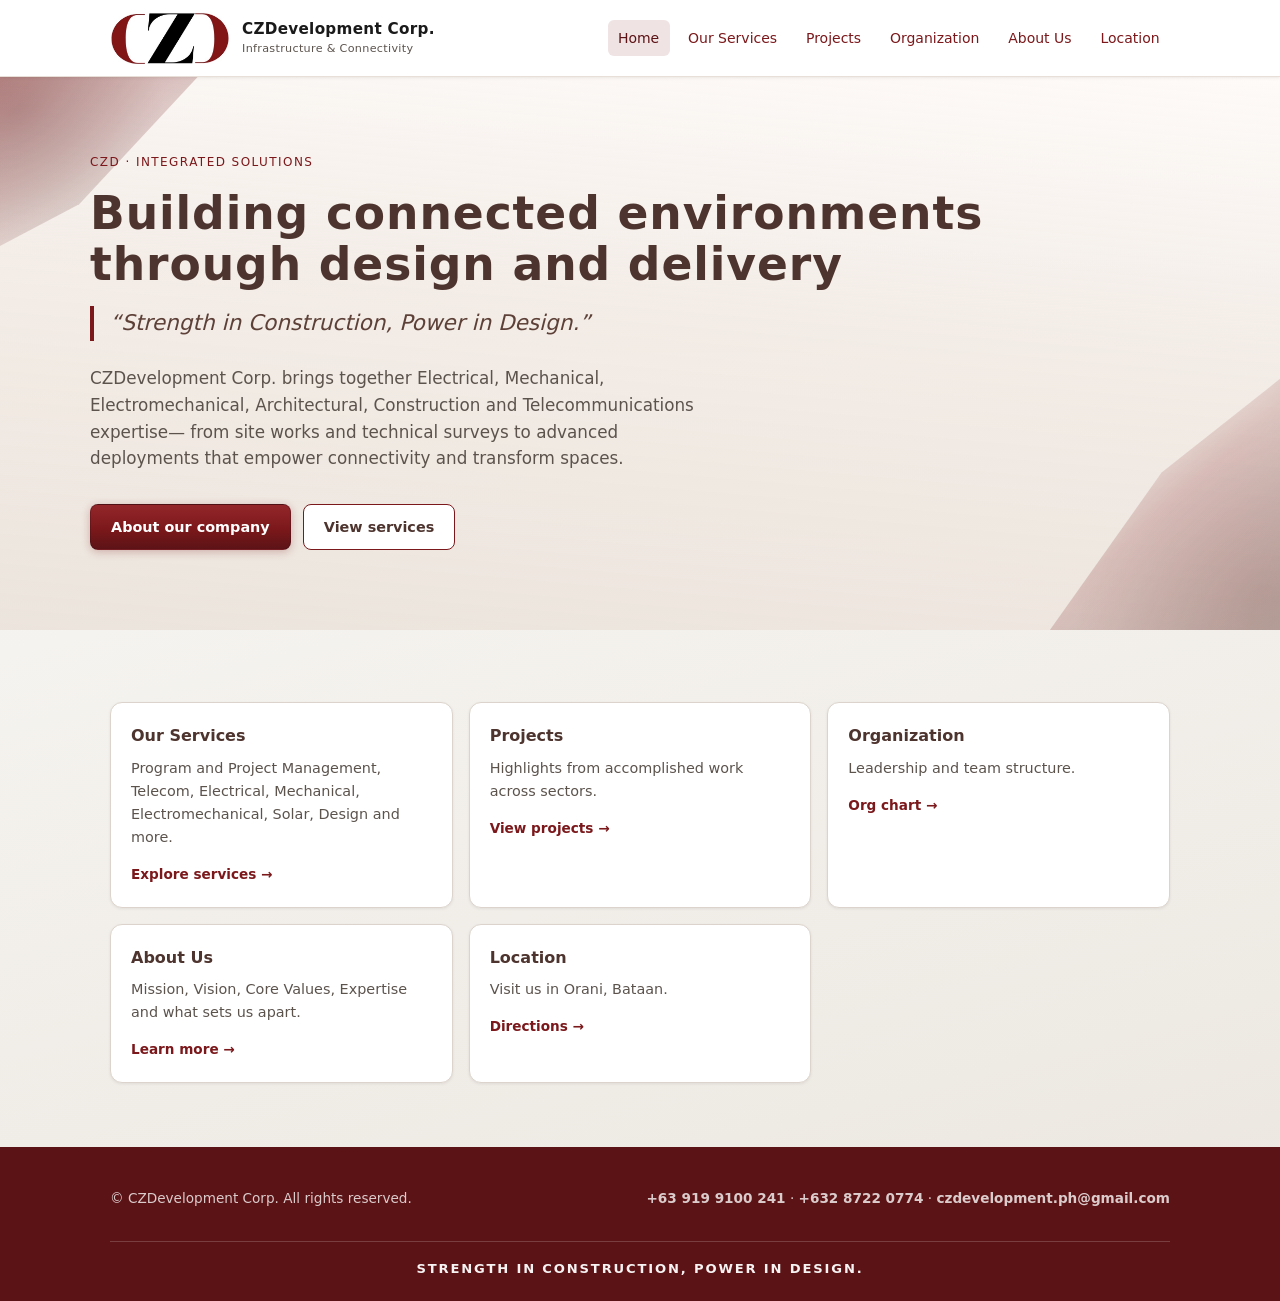
==== commit 877a7dac: "Add files via upload" ====
--- a/index.html
+++ b/index.html
@@ -3,10 +3,16 @@
 <head>
   <meta charset="UTF-8" />
   <meta name="viewport" content="width=device-width, initial-scale=1" />
-  <meta name="description" content="CZDevelopment Corp. — Strength in Construction, Power in Design. Electrical, architectural, construction and telecommunications." />
+  <meta name="description" content="CZDevelopment Corp. — Strength in Construction, Power in Design. Electrical, Mechanical, Electromechanical, Architectural, Construction and Telecommunications." />
   <meta name="theme-color" content="#5c1316" />
   <title>CZDevelopment Corp.</title>
-  <link rel="stylesheet" href="css/styles.css?v=home-classic-inner-construction" />
+  <meta name="application-name" content="CZDevelopment Corp." />
+  <meta property="og:title" content="CZDevelopment Corp." />
+  <meta name="twitter:title" content="CZDevelopment Corp." />
+  <script>
+    document.title = "CZDevelopment Corp.";
+  </script>
+  <link rel="stylesheet" href="css/styles.css?v=tab-title-2026" />
 </head>
 <body>
   <header class="site-header">
@@ -38,7 +44,7 @@
         <h1>Building connected environments through design and delivery</h1>
         <p class="hero-motto">“Strength in Construction, Power in Design.”</p>
         <p class="hero-lead">
-          CZDevelopment Corp. brings together electrical, architectural, construction and telecommunications expertise—
+          CZDevelopment Corp. brings together Electrical, Mechanical, Electromechanical, Architectural, Construction and Telecommunications expertise—
           from site works and technical surveys to advanced deployments that empower connectivity and transform spaces.
         </p>
         <div class="hero-actions">
@@ -52,7 +58,7 @@
       <div class="home-cards">
         <article class="home-card">
           <h2>Our Services</h2>
-          <p>Program Project Management, telecom, electrical, solar, design and more.</p>
+          <p>Program and Project Management, Telecom, Electrical, Mechanical, Electromechanical, Solar, Design and more.</p>
           <a class="more" href="services.html">Explore services →</a>
         </article>
         <article class="home-card">
@@ -67,7 +73,7 @@
         </article>
         <article class="home-card">
           <h2>About Us</h2>
-          <p>Mission, vision, core values, expertise and what sets us apart.</p>
+          <p>Mission, Vision, Core Values, Expertise and what sets us apart.</p>
           <a class="more" href="about.html">Learn more →</a>
         </article>
         <article class="home-card">
@@ -85,6 +91,8 @@
       <p class="footer-contact">
         <strong>+63 919 9100 241</strong>
         ·
+        <strong>+632 8722 0774</strong>
+        ·
         <strong>czdevelopment.ph@gmail.com</strong>
       </p>
       <p class="footer-motto">Strength in Construction, Power in Design.</p>
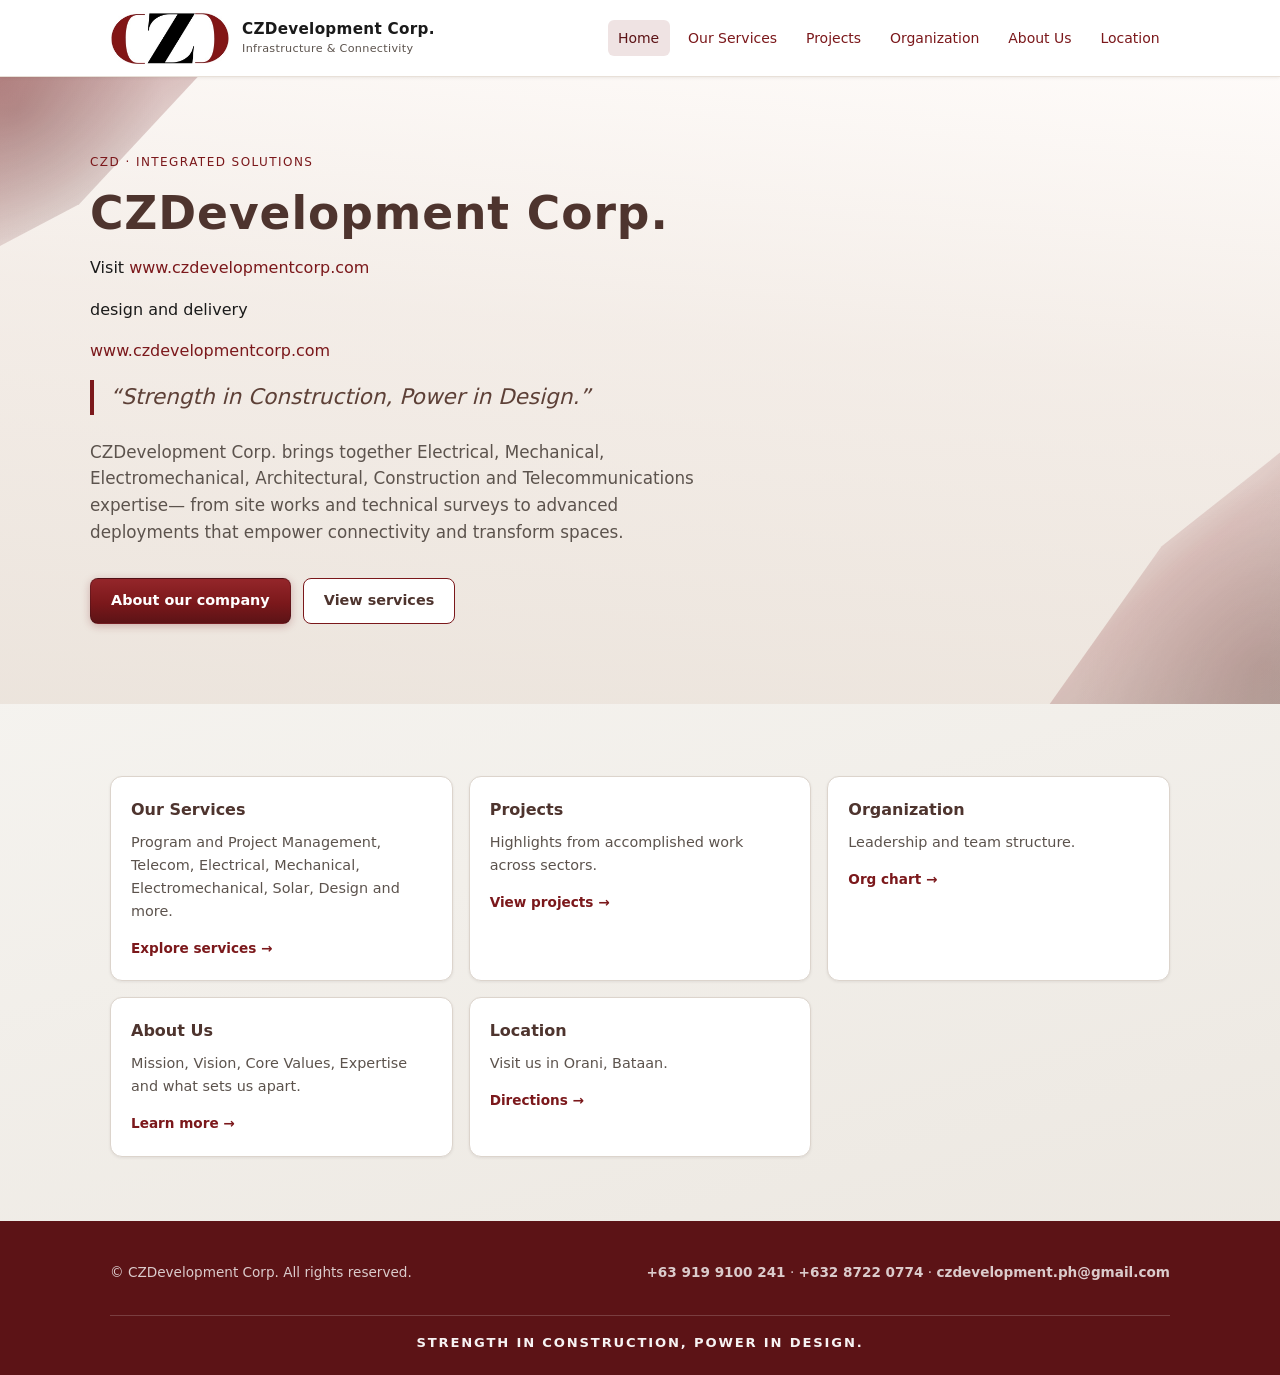
==== commit d2a10240: "Add files via upload" ====
--- a/index.html
+++ b/index.html
@@ -12,7 +12,7 @@
   <script>
     document.title = "CZDevelopment Corp.";
   </script>
-  <link rel="stylesheet" href="css/styles.css?v=tab-title-2026" />
+  <link rel="stylesheet" href="css/styles.css?v=hero-domain-2026" />
 </head>
 <body>
   <header class="site-header">
@@ -41,7 +41,15 @@
       <div class="hero-geo hero-geo--br" aria-hidden="true"></div>
       <div class="hero-inner">
         <p class="hero-badge">CZD · Integrated solutions</p>
-        <h1>Building connected environments through design and delivery</h1>
+        <h1>CZDevelopment Corp.</h1>
+        <p class="hero-domain">
+          Visit
+          <a href="https://www.czdevelopmentcorp.com" rel="noopener noreferrer">www.czdevelopmentcorp.com</a>
+        </p>
+        <p class="hero-tagline">design and delivery</p>
+        <p class="hero-domain">
+          <a href="https://www.czdevelopmentcorp.com" rel="noopener noreferrer">www.czdevelopmentcorp.com</a>
+        </p>
         <p class="hero-motto">“Strength in Construction, Power in Design.”</p>
         <p class="hero-lead">
           CZDevelopment Corp. brings together Electrical, Mechanical, Electromechanical, Architectural, Construction and Telecommunications expertise—
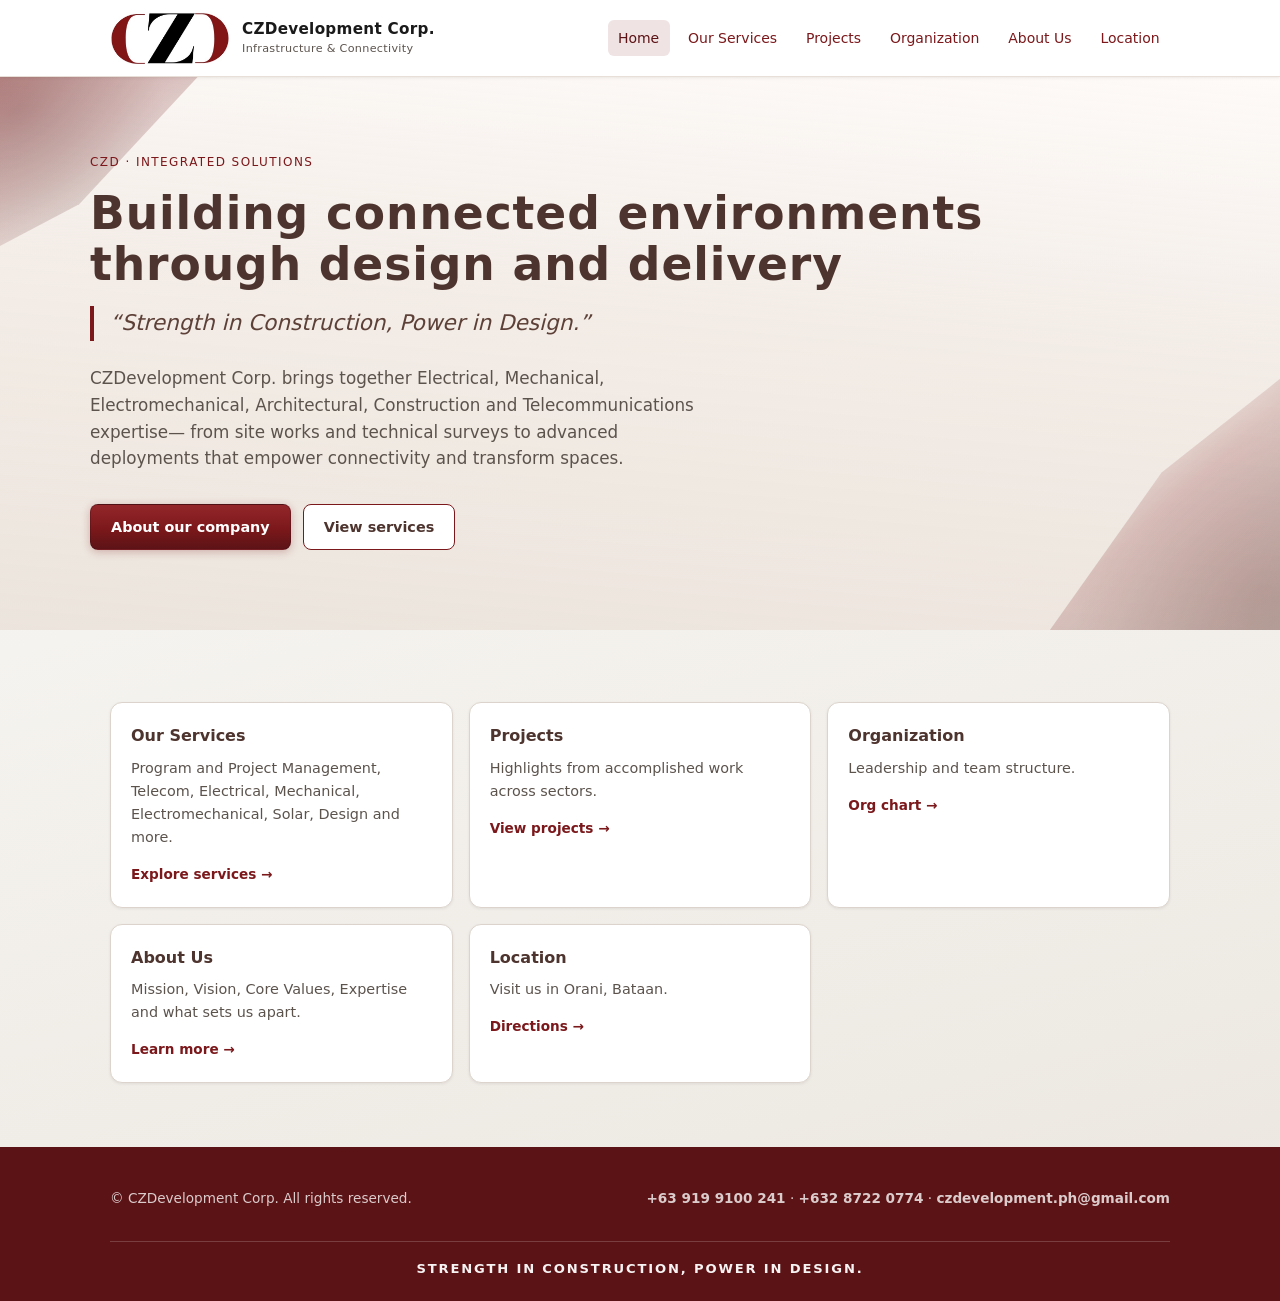
==== commit 2c413466: "Add files via upload" ====
--- a/index.html
+++ b/index.html
@@ -12,7 +12,7 @@
   <script>
     document.title = "CZDevelopment Corp.";
   </script>
-  <link rel="stylesheet" href="css/styles.css?v=hero-domain-2026" />
+  <link rel="stylesheet" href="css/styles.css?v=tab-title-2026" />
 </head>
 <body>
   <header class="site-header">
@@ -41,15 +41,7 @@
       <div class="hero-geo hero-geo--br" aria-hidden="true"></div>
       <div class="hero-inner">
         <p class="hero-badge">CZD · Integrated solutions</p>
-        <h1>CZDevelopment Corp.</h1>
-        <p class="hero-domain">
-          Visit
-          <a href="https://www.czdevelopmentcorp.com" rel="noopener noreferrer">www.czdevelopmentcorp.com</a>
-        </p>
-        <p class="hero-tagline">design and delivery</p>
-        <p class="hero-domain">
-          <a href="https://www.czdevelopmentcorp.com" rel="noopener noreferrer">www.czdevelopmentcorp.com</a>
-        </p>
+        <h1>Building connected environments through design and delivery</h1>
         <p class="hero-motto">“Strength in Construction, Power in Design.”</p>
         <p class="hero-lead">
           CZDevelopment Corp. brings together Electrical, Mechanical, Electromechanical, Architectural, Construction and Telecommunications expertise—
